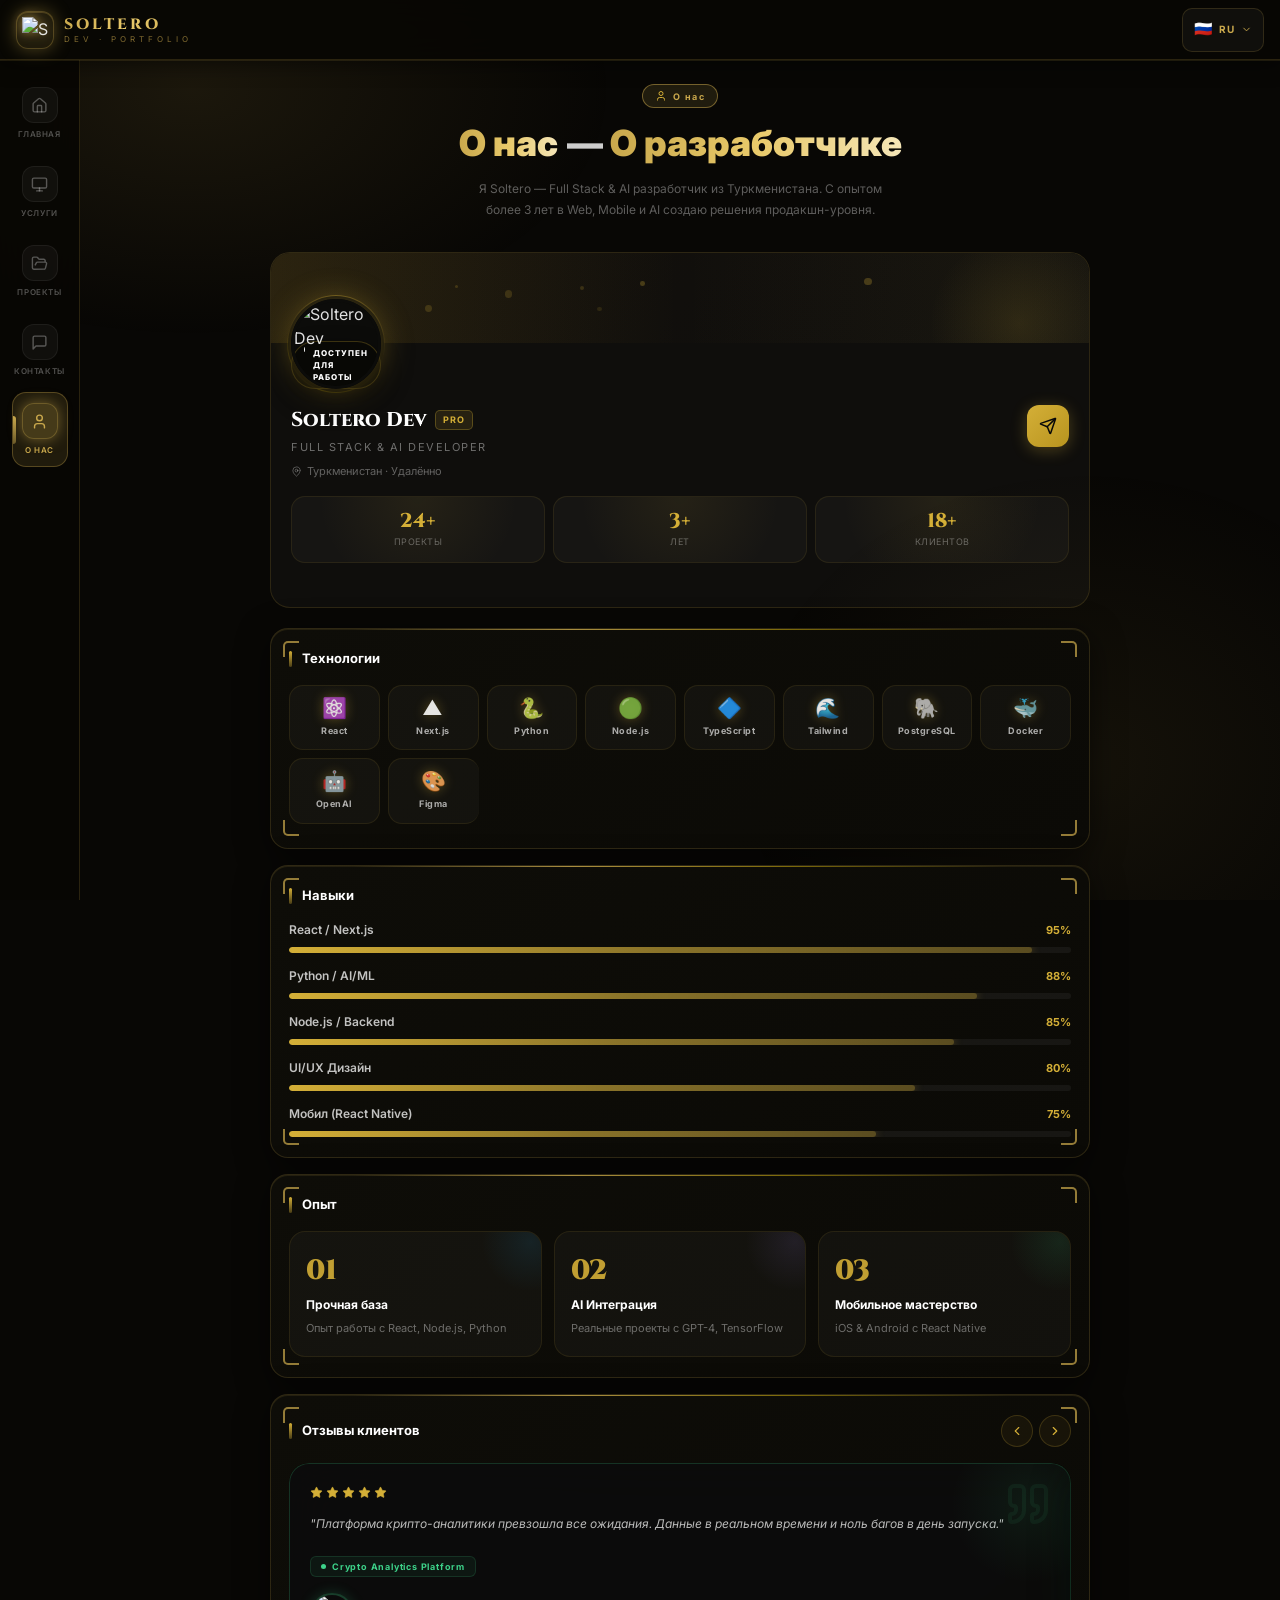
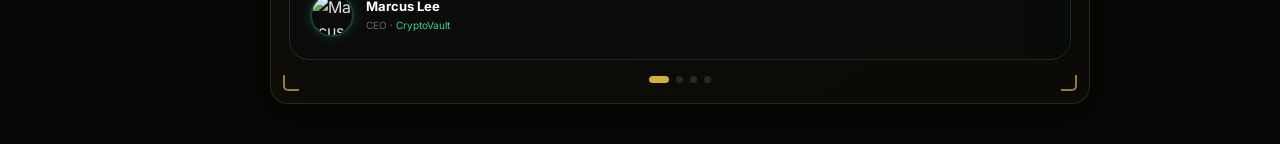
==== about.html @ 795b6766 "Add files via upload" ====
<!DOCTYPE html>
<html lang="ru">
<head>
  <meta charset="utf-8">
  <meta name="viewport" content="width=device-width, initial-scale=1.0">
  <title>Soltero Dev — О нас</title>
  <meta name="description" content="Full Stack & AI Developer из Туркменистана. 3+ лет опыта в Web, Mobile и AI.">
  <meta name="theme-color" content="#080705">
  <meta name="mobile-web-app-capable" content="yes">
  <meta name="apple-mobile-web-app-capable" content="yes">
  <meta name="apple-mobile-web-app-status-bar-style" content="black-translucent">
  <link rel="icon" href="https://i.ibb.co/bjzxBrFX/logo.png" type="image/png">
  <link rel="apple-touch-icon" href="https://i.ibb.co/bjzxBrFX/logo.png">
  <link rel="manifest" href="manifest.json">
  <link rel="preconnect" href="https://fonts.googleapis.com">
  <link rel="preconnect" href="https://fonts.gstatic.com" crossorigin>
  <link href="https://fonts.googleapis.com/css2?family=Cinzel:wght@400;700;800;900&family=Raleway:wght@400;500;600;700;800&display=swap" rel="stylesheet">
  <link rel="stylesheet" href="soltero.css">
  <style>
    /* ── About page — Profile Card ── */
    .profile-card {
      border-radius: 20px; overflow: hidden; margin-bottom: 20px;
      background: rgba(255,255,255,0.03);
      border: 1px solid rgba(212,175,55,0.15);
      animation: fadeUp 0.6s ease both, glowPulse 4s ease-in-out 0.6s infinite;
    }
    @keyframes glowPulse {
      0%,100% { box-shadow: 0 0 20px rgba(212,175,55,0.08); }
      50%      { box-shadow: 0 0 40px rgba(212,175,55,0.22), 0 0 80px rgba(212,175,55,0.06); }
    }
    .profile-cover {
      height: 90px;
      background: linear-gradient(135deg, #14100A, #0e0e0e);
      position: relative; overflow: hidden;
    }
    .profile-cover::before {
      content: ''; position: absolute; inset: 0;
      background: linear-gradient(90deg, rgba(212,175,55,0.12), transparent, rgba(212,175,55,0.06));
    }
    .cover-orb {
      position: absolute; top: -20px; right: -20px;
      width: 180px; height: 180px; border-radius: 50%;
      background: radial-gradient(circle, rgba(212,175,55,0.12) 0%, transparent 70%);
    }
    .cover-particle {
      position: absolute; border-radius: 50%; opacity: 0.4;
      animation: coverFloat linear infinite;
    }
    @keyframes coverFloat {
      0%   { transform: translateY(0)    rotate(0deg);   opacity: 0.4; }
      50%  {                                             opacity: 0.8; }
      100% { transform: translateY(-80px) rotate(360deg); opacity: 0; }
    }
    .profile-body { padding: 0 20px 24px; }
    .avatar-wrap { margin-top: -44px; margin-bottom: 16px; position: relative; display: inline-block; }
    .avatar-ring {
      position: absolute; inset: -4px; border-radius: 50%;
      background: conic-gradient(from 0deg, #D4AF37, transparent 30%, #FFD700 60%, transparent 80%, #D4AF37);
      animation: avatarSpin 4s linear infinite;
    }
    @keyframes avatarSpin { from { transform: rotate(0); } to { transform: rotate(360deg); } }
    .avatar-ring-mask { position: absolute; inset: -3px; border-radius: 50%; background: var(--surface, #0c0c0a); }
    .avatar {
      width: 90px; height: 90px; border-radius: 50%; overflow: hidden;
      border: 3px solid var(--surface, #0c0c0a);
      box-shadow: rgba(212,175,55,0.4) 0 0 30px, rgba(0,0,0,0.6) 0 8px 30px;
      position: relative; z-index: 1;
      animation: avatarBob 3s ease-in-out infinite;
    }
    @keyframes avatarBob { 0%,100%{transform:translateY(0) rotateY(0deg)} 50%{transform:translateY(-4px) rotateY(3deg)} }
    .avatar img { width: 100%; height: 100%; object-fit: cover; object-position: center top; }

    
/* small glowing dot (optional if you add <span class="dot"></span>) */
.available-badge .dot {
  width: 6px;
  height: 6px;
  border-radius: 50%;
  background: #22c55e;
  box-shadow: 0 0 10px rgba(34,197,94,0.6);
}

/* animation */
@keyframes badgePulse {
  0%, 100% {
    transform: scale(1);
    box-shadow: 0 6px 20px rgba(0,0,0,0.45);
  }
  50% {
    transform: scale(1.05);
    box-shadow: 0 8px 28px rgba(212,175,55,0.22);
  }
}
  .available-badge {
  position: absolute;
  bottom: 0px;
  left: 0px;
  right: 0px;
  z-index: 0;

  display: inline-flex;
  align-items: left;
  gap: 8px;

  padding: 5px 12px;

  background: rgba(8, 7, 5, 0.72);
  backdrop-filter: blur(12px);
  -webkit-backdrop-filter: blur(12px);

  border: 1px solid rgba(212, 175, 55, 0.25);
  border-radius: 999px;

  color: #D4AF37;
  font-size: 12px;
  font-weight: 600;
  letter-spacing: 0.3px;

  box-shadow: 0 6px 20px rgba(0,0,0,0.45);

  animation: badgePulse 2.4s ease-in-out infinite;
}

    .badge-dot { width: 5px; height: 5px; border-radius: 50%; background: #fff; animation: dotBlink 1.2s ease-in-out infinite; }
    @keyframes dotBlink { 0%,100%{opacity:1} 50%{opacity:0.3} }
    .badge-text { font-size: 8px; font-weight: 800; color: #fff; letter-spacing: 1px; text-transform: uppercase; }

    .profile-meta { display: flex; align-items: flex-start; justify-content: space-between; margin-bottom: 16px; }
    .name-row { display: flex; align-items: center; gap: 8px; margin-bottom: 4px; }
    .profile-name { font-family: 'Cinzel', serif; font-weight: 800; font-size: 20px; color: #fff; }
    .pro-badge {
      background: rgba(212,175,55,0.12); border: 1px solid rgba(212,175,55,0.3);
      border-radius: 5px; padding: 2px 7px; font-size: 9px; font-weight: 700;
      color: #D4AF37; letter-spacing: 1px;
    }
    .profile-role { font-size: 11px; color: rgba(255,255,255,0.4); letter-spacing: 1.5px; text-transform: uppercase; margin-bottom: 8px; }
    .profile-location { display: flex; align-items: center; gap: 5px; }
    .profile-location svg { width: 11px; height: 11px; stroke: rgba(255,255,255,0.3); fill: none; }
    .profile-location span { font-size: 11px; color: rgba(255,255,255,0.35); }

    .tg-btn {
      width: 42px; height: 42px; border-radius: 12px; flex-shrink: 0;
      background: linear-gradient(135deg, #D4AF37, #b8941f);
      display: flex; align-items: center; justify-content: center;
      box-shadow: rgba(212,175,55,0.3) 0 3px 16px;
      text-decoration: none; transition: 0.2s;
      animation: tgPulse 3s ease-in-out infinite;
    }
    @keyframes tgPulse { 0%,100%{box-shadow:rgba(212,175,55,0.3) 0 3px 16px} 50%{box-shadow:rgba(212,175,55,0.6) 0 3px 28px} }
    .tg-btn:hover { transform: translateY(-2px) scale(1.05); }
    .tg-btn svg { width: 18px; height: 18px; stroke: #080808; fill: none; }

    /* ── Stats ── */
    .stats-grid { display: grid; grid-template-columns: repeat(3,1fr); gap: 8px; margin-bottom: 20px; }
    .stat-card {
      background: rgba(255,255,255,0.03); border: 1px solid rgba(212,175,55,0.1);
      border-radius: 14px; padding: 14px 8px; text-align: center;
      position: relative; overflow: hidden; transition: 0.3s;
      animation: fadeUp 0.6s ease both;
    }
    .stat-card:hover { border-color: rgba(212,175,55,0.25); transform: translateY(-2px); box-shadow: 0 8px 30px rgba(212,175,55,0.1); }
    .stat-card::before {
      content: ''; position: absolute; inset: 0; pointer-events: none;
      background: radial-gradient(circle at 50% 0%, rgba(212,175,55,0.08) 0%, transparent 70%);
    }
    .stat-num { font-family: 'Cinzel', serif; font-weight: 800; font-size: 20px; color: #D4AF37; }
    .stat-label { font-size: 9px; color: rgba(255,255,255,0.35); margin-top: 4px; letter-spacing: 0.5px; text-transform: uppercase; }

    /* ── Tech Stack ── */
    .tech-grid {
      display: grid; grid-template-columns: repeat(auto-fill, minmax(80px,1fr));
      gap: 8px; margin-bottom: 4px;
    }
    .tech-item {
      display: flex; flex-direction: column; align-items: center; gap: 6px;
      padding: 12px 8px; border-radius: 14px;
      background: rgba(255,255,255,0.03); border: 1px solid rgba(212,175,55,0.1);
      transition: 0.3s; cursor: default; position: relative; overflow: hidden;
      animation: fadeUp 0.5s ease both;
    }
    .tech-item:hover {
      border-color: rgba(212,175,55,0.25); transform: translateY(-4px) scale(1.03);
      box-shadow: 0 12px 40px rgba(212,175,55,0.15), 0 0 20px rgba(212,175,55,0.08);
    }
    .tech-item::after {
      content: ''; position: absolute; inset: 0; border-radius: 14px;
      background: radial-gradient(circle at 50% 0%, rgba(212,175,55,0.1) 0%, transparent 70%);
      opacity: 0; transition: 0.3s;
    }
    .tech-item:hover::after { opacity: 1; }
    .tech-icon { font-size: 20px; line-height: 1; filter: drop-shadow(0 0 6px rgba(212,175,55,0.4)); }
    .tech-name { font-size: 9px; font-weight: 700; color: rgba(255,255,255,0.65); letter-spacing: 0.5px; text-align: center; }

    /* ── Skills ── */
    .skills-list { display: flex; flex-direction: column; gap: 14px; }
    .skill-header { display: flex; justify-content: space-between; align-items: center; margin-bottom: 8px; }
    .skill-name { font-size: 12px; font-weight: 600; color: rgba(255,255,255,0.75); }
    .skill-pct { font-size: 11px; font-weight: 700; color: #D4AF37; }
    .skill-track { height: 6px; background: rgba(255,255,255,0.05); border-radius: 3px; overflow: hidden; }
    .skill-bar {
      height: 100%; border-radius: 3px;
      background: linear-gradient(90deg, #D4AF37, rgba(212,175,55,0.6), rgba(212,175,55,0.35));
      box-shadow: rgba(212,175,55,0.4) 0 0 10px;
      transform: scaleX(0); transform-origin: left;
      transition: transform 1.2s cubic-bezier(0.4,0,0.2,1);
    }
    .skill-bar.animated { transform: scaleX(1); }

    /* ── Feedback ── */
    .feedback-header { display: flex; align-items: center; justify-content: space-between; margin-bottom: 16px; }
    .feedback-controls { display: flex; gap: 6px; }
    .ctrl-btn {
      width: 32px; height: 32px; border-radius: 50%;
      border: 1px solid rgba(212,175,55,0.2); background: rgba(212,175,55,0.06);
      display: flex; align-items: center; justify-content: center; cursor: pointer;
      transition: 0.2s; color: inherit;
    }
    .ctrl-btn:hover { border-color: rgba(212,175,55,0.3); background: rgba(212,175,55,0.12); }
    .ctrl-btn svg { width: 14px; height: 14px; stroke: #D4AF37; fill: none; }
    .feedback-slider { position: relative; overflow: hidden; border-radius: 20px; }
    .feedback-track { display: flex; transition: transform 0.5s cubic-bezier(0.4,0,0.2,1); }
    .feedback-card {
      min-width: 100%; border-radius: 20px;
      background: rgba(12,12,12,0.85); backdrop-filter: blur(24px);
      border: 1px solid rgba(61,210,138,0.2); padding: 22px 20px;
      position: relative; overflow: hidden;
      box-shadow: rgba(0,0,0,0.4) 0 8px 40px, rgba(61,210,138,0.06) 0 0 60px;
      transition: border-color 0.3s;
    }
    .feedback-card:hover { border-color: rgba(61,210,138,0.35); }
    .card-orb {
      position: absolute; top: -40px; right: -40px; width: 160px; height: 160px;
      border-radius: 50%; pointer-events: none;
    }
    .quote-icon { position: absolute; top: 16px; right: 18px; opacity: 0.07; }
    .quote-icon svg { width: 48px; height: 48px; stroke: #3DD28A; fill: none; }
    .stars { display: flex; gap: 3px; margin-bottom: 14px; }
    .star { width: 13px; height: 13px; fill: #D4AF37; stroke: #D4AF37; }
    .feedback-text { font-size: 12px; color: rgba(255,255,255,0.72); line-height: 1.85; margin-bottom: 16px; font-style: italic; }
    .project-tag {
      display: inline-flex; align-items: center; gap: 6px;
      background: rgba(61,210,138,0.06); border: 1px solid rgba(61,210,138,0.15);
      border-radius: 6px; padding: 3px 10px; margin-bottom: 16px;
    }
    .project-dot { width: 5px; height: 5px; border-radius: 50%; display: block; }
    .project-name { font-size: 9px; font-weight: 700; letter-spacing: 0.8px; }
    .reviewer { display: flex; align-items: center; gap: 12px; }
    .reviewer-avatar {
      width: 44px; height: 44px; border-radius: 50%; overflow: hidden; flex-shrink: 0;
      border: 2px solid rgba(61,210,138,0.25); box-shadow: rgba(61,210,138,0.2) 0 0 14px;
    }
    .reviewer-avatar img { width: 100%; height: 100%; object-fit: cover; }
    .reviewer-name { font-weight: 700; font-size: 13px; color: #fff; }
    .reviewer-role { font-size: 10px; color: rgba(255,255,255,0.38); margin-top: 2px; }
    .dots { display: flex; justify-content: center; gap: 7px; margin-top: 16px; }
    .dot { height: 7px; border-radius: 4px; border: none; cursor: pointer; transition: 0.3s; background: rgba(255,255,255,0.12); }
    .dot.active { width: 20px; background: #D4AF37; }
    .dot:not(.active) { width: 7px; }

    /* ── Experience cards ── */
    .exp-grid { display: grid; grid-template-columns: repeat(auto-fill, minmax(200px,1fr)); gap: 12px; }
    .exp-card {
      background: rgba(255,255,255,0.03); border: 1px solid rgba(212,175,55,0.1);
      border-radius: 16px; padding: 18px 16px; transition: 0.3s;
      position: relative; overflow: hidden;
    }
    .exp-card:hover { border-color: rgba(212,175,55,0.25); transform: translateY(-3px); box-shadow: 0 10px 30px rgba(212,175,55,0.1); }
    .exp-card-glow { position: absolute; top: -40px; right: -40px; width: 100px; height: 100px; border-radius: 50%; }
    .exp-num { font-family: 'Cinzel', serif; font-weight: 900; font-size: 28px; color: #D4AF37; margin-bottom: 4px; opacity: 0.9; }
    .exp-title { font-size: 12px; font-weight: 700; color: #fff; margin-bottom: 6px; }
    .exp-desc { font-size: 11px; color: rgba(255,255,255,0.38); line-height: 1.6; }

    /* ── CV button ── */
    .cv-btn {
      display: inline-flex; align-items: center; gap: 8px;
      background: linear-gradient(135deg, rgba(212,175,55,0.15), rgba(212,175,55,0.06));
      border: 1px solid rgba(212,175,55,0.3); border-radius: 12px;
      padding: 11px 20px; color: #D4AF37; font-family: 'Raleway', sans-serif;
      font-size: 12px; font-weight: 700; letter-spacing: 0.5px;
      text-decoration: none; cursor: pointer; transition: 0.25s;
    }
    .cv-btn:hover { background: linear-gradient(135deg, rgba(212,175,55,0.22), rgba(212,175,55,0.1)); transform: translateY(-2px); box-shadow: 0 8px 24px rgba(212,175,55,0.2); }
    .cv-btn svg { width: 14px; height: 14px; stroke: #D4AF37; fill: none; }

    @media(max-width:400px) {
      .tech-grid { grid-template-columns: repeat(3,1fr); }
      .profile-name { font-size: 17px; }
    }
  </style>
</head>
<body>

<div class="bg-ambient"></div>

<header class="header">
  <a href="index.html" class="header-logo">
    <div class="header-logo-icon"><img src="https://i.ibb.co/bjzxBrFX/logo.png" alt="S"></div>
    <div class="header-logo-text">
      <div class="header-brand">SOLTERO</div>
      <div class="header-sub">DEV · PORTFOLIO</div>
    </div>
  </a>
  <div class="header-spacer"></div>
  <button class="lang-btn-trigger" onclick="openLangModal()" aria-label="Language">
    <span class="lang-flag" id="headerFlag">🇷🇺</span>
    <span class="lang-code" id="headerCode">RU</span>
    <svg class="lang-chevron" xmlns="http://www.w3.org/2000/svg" viewBox="0 0 24 24" fill="none" stroke-width="2" stroke-linecap="round" stroke-linejoin="round"><path d="m6 9 6 6 6-6"/></svg>
  </button>
</header>

<nav class="sidebar">
  <a href="index.html" class="nav-item">
    <div class="nav-icon"><svg xmlns="http://www.w3.org/2000/svg" viewBox="0 0 24 24" fill="none" stroke-width="2" stroke-linecap="round" stroke-linejoin="round"><path d="M15 21v-8a1 1 0 0 0-1-1h-4a1 1 0 0 0-1 1v8"/><path d="M3 10a2 2 0 0 1 .709-1.528l7-5.999a2 2 0 0 1 2.582 0l7 5.999A2 2 0 0 1 21 10v9a2 2 0 0 1-2 2H5a2 2 0 0 1-2-2z"/></svg></div>
    <span class="nav-label" data-i18n="navHome">Главная</span>
  </a>
  <a href="services.html" class="nav-item">
    <div class="nav-icon"><svg xmlns="http://www.w3.org/2000/svg" viewBox="0 0 24 24" fill="none" stroke-width="2" stroke-linecap="round" stroke-linejoin="round"><rect width="20" height="14" x="2" y="3" rx="2"/><line x1="8" x2="16" y1="21" y2="21"/><line x1="12" x2="12" y1="17" y2="21"/></svg></div>
    <span class="nav-label" data-i18n="navServices">Услуги</span>
  </a>
  <a href="projects.html" class="nav-item">
    <div class="nav-icon"><svg xmlns="http://www.w3.org/2000/svg" viewBox="0 0 24 24" fill="none" stroke-width="2" stroke-linecap="round" stroke-linejoin="round"><path d="m6 14 1.5-2.9A2 2 0 0 1 9.24 10H20a2 2 0 0 1 1.94 2.5l-1.54 6a2 2 0 0 1-1.95 1.5H4a2 2 0 0 1-2-2V5a2 2 0 0 1 2-2h3.9a2 2 0 0 1 1.69.9l.81 1.2a2 2 0 0 0 1.67.9H18a2 2 0 0 1 2 2v2"/></svg></div>
    <span class="nav-label" data-i18n="navProjects">Проекты</span>
  </a>
  <a href="contact.html" class="nav-item">
    <div class="nav-icon"><svg xmlns="http://www.w3.org/2000/svg" viewBox="0 0 24 24" fill="none" stroke-width="2" stroke-linecap="round" stroke-linejoin="round"><path d="M21 15a2 2 0 0 1-2 2H7l-4 4V5a2 2 0 0 1 2-2h14a2 2 0 0 1 2 2z"/></svg></div>
    <span class="nav-label" data-i18n="navContact">Контакты</span>
  </a>
  <a href="about.html" class="nav-item active">
    <div class="nav-icon"><svg xmlns="http://www.w3.org/2000/svg" viewBox="0 0 24 24" fill="none" stroke-width="2" stroke-linecap="round" stroke-linejoin="round"><path d="M19 21v-2a4 4 0 0 0-4-4H9a4 4 0 0 0-4 4v2"/><circle cx="12" cy="7" r="4"/></svg></div>
    <span class="nav-label" data-i18n="navAbout">О нас</span>
  </a>
</nav>

<div class="main-wrap">
  <main class="page-content">
    <div class="page-inner" id="aboutContent">

      <!-- Page header -->
      <div style="text-align:center;margin-bottom:32px">
        <div class="badge" style="margin-bottom:14px;display:inline-flex">
          <svg width="12" height="12" viewBox="0 0 24 24" fill="none" stroke="#D4AF37" stroke-width="2"><path d="M19 21v-2a4 4 0 0 0-4-4H9a4 4 0 0 0-4 4v2"/><circle cx="12" cy="7" r="4"/></svg>
          <span data-i18n="navAbout">О нас</span>
        </div>
        <h1 style="font-family:'Cinzel',serif;font-weight:900;font-size:clamp(22px,5vw,36px);color:#fff;margin:0 0 12px">
          <span data-i18n="aboutTitle" class="gold-shimmer">О нас</span>
          <span style="color:rgba(255,255,255,.8)"> — <span data-i18n="aboutSubtitle" class="gold-shimmer">О разработчике</span></span>
        </h1>
        <p style="font-size:12px;color:rgba(255,255,255,.35);max-width:420px;margin:0 auto;line-height:1.7" data-i18n="aboutBio">
          Я Soltero — Full Stack &amp; AI разработчик из Туркменистана.
        </p>
      </div>

      <!-- Profile Card -->
      <div class="profile-card" id="profileCard">
        <div class="profile-cover" id="profileCover">
          <div class="cover-orb"></div>
        </div>
        <div class="profile-body">
          <div class="avatar-wrap">
            <div class="avatar-ring"></div>
            <div class="avatar-ring-mask"></div>
            <div class="avatar">
              <img src="https://i.ibb.co/bjzxBrFX/logo.png" alt="Soltero Dev">
            </div>
            <div class="available-badge">
              <div class="badge-dot"></div>
              <span class="badge-text" data-i18n="heroAvailable">Доступен</span>
            </div>
          </div>

          <div class="profile-meta">
            <div>
              <div class="name-row">
                <span class="profile-name">Soltero Dev</span>
                <span class="pro-badge">PRO</span>
              </div>
              <div class="profile-role" data-i18n="heroRole">Full Stack &amp; AI Developer</div>
              <div class="profile-location">
                <svg viewBox="0 0 24 24" stroke-width="2" stroke-linecap="round" stroke-linejoin="round">
                  <path d="M20 10c0 4.993-5.539 10.193-7.399 11.799a1 1 0 0 1-1.202 0C9.539 20.193 4 14.993 4 10a8 8 0 0 1 16 0"/>
                  <circle cx="12" cy="10" r="3"/>
                </svg>
                <span data-i18n="heroLocation">Туркменистан · Удалённо</span>
              </div>
            </div>
            <a href="https://t.me/solterodev" target="_blank" rel="noopener" class="tg-btn">
              <svg viewBox="0 0 24 24" stroke-width="2" stroke-linecap="round" stroke-linejoin="round">
                <path d="M14.536 21.686a.5.5 0 0 0 .937-.024l6.5-19a.496.496 0 0 0-.635-.635l-19 6.5a.5.5 0 0 0-.024.937l7.93 3.18a2 2 0 0 1 1.112 1.11z"/>
                <path d="m21.854 2.147-10.94 10.939"/>
              </svg>
            </a>
          </div>

          <!-- Stats -->
          <div class="stats-grid">
            <div class="stat-card">
              <div class="stat-num">24+</div>
              <div class="stat-label" data-i18n="statProjects">Проекты</div>
            </div>
            <div class="stat-card" style="animation-delay:.1s">
              <div class="stat-num">3+</div>
              <div class="stat-label" data-i18n="statYears">Лет</div>
            </div>
            <div class="stat-card" style="animation-delay:.2s">
              <div class="stat-num">18+</div>
              <div class="stat-label" data-i18n="statClients">Клиентов</div>
            </div>
          </div>
        </div>
      </div>

      <!-- Tech Stack -->
      <div class="card" style="margin-bottom:16px;padding:20px 18px;animation:fadeUp .6s ease both .15s">
        <div class="card-glow-line"></div>
        <span class="corner corner-tl"></span><span class="corner corner-tr"></span>
        <span class="corner corner-bl"></span><span class="corner corner-br"></span>
        <div style="font-size:13px;font-weight:700;color:#fff;margin-bottom:16px;display:flex;align-items:center;gap:10px">
          <span style="width:3px;height:16px;background:linear-gradient(#D4AF37,rgba(212,175,55,.3));border-radius:2px;display:block;flex-shrink:0"></span>
          <span data-i18n="techStackTitle">Технологии</span>
        </div>
        <div class="tech-grid" id="techGrid"></div>
      </div>

      <!-- Skill Bars -->
      <div class="card" style="margin-bottom:16px;padding:20px 18px;animation:fadeUp .6s ease both .25s">
        <div class="card-glow-line"></div>
        <span class="corner corner-tl"></span><span class="corner corner-tr"></span>
        <span class="corner corner-bl"></span><span class="corner corner-br"></span>
        <div style="font-size:13px;font-weight:700;color:#fff;margin-bottom:16px;display:flex;align-items:center;gap:10px">
          <span style="width:3px;height:16px;background:linear-gradient(#D4AF37,rgba(212,175,55,.3));border-radius:2px;display:block;flex-shrink:0"></span>
          <span data-i18n="skillsTitle">Навыки</span>
        </div>
        <div class="skills-list" id="skillsList"></div>
      </div>

      <!-- Experience Cards -->
      <div class="card" style="margin-bottom:16px;padding:20px 18px;animation:fadeUp .6s ease both .35s">
        <div class="card-glow-line"></div>
        <span class="corner corner-tl"></span><span class="corner corner-tr"></span>
        <span class="corner corner-bl"></span><span class="corner corner-br"></span>
        <div style="font-size:13px;font-weight:700;color:#fff;margin-bottom:16px;display:flex;align-items:center;gap:10px">
          <span style="width:3px;height:16px;background:linear-gradient(#D4AF37,rgba(212,175,55,.3));border-radius:2px;display:block;flex-shrink:0"></span>
          <span data-i18n="expTitle">Опыт</span>
        </div>
        <div class="exp-grid">
          <div class="exp-card">
            <div class="exp-card-glow" style="background:radial-gradient(circle,rgba(42,171,238,.1) 0%,transparent 70%)"></div>
            <div class="exp-num">01</div>
            <div class="exp-title" data-i18n="expItem1Title">Прочная база</div>
            <div class="exp-desc" data-i18n="expItem1Desc">Опыт работы с React, Node.js, Python</div>
          </div>
          <div class="exp-card">
            <div class="exp-card-glow" style="background:radial-gradient(circle,rgba(167,139,250,.1) 0%,transparent 70%)"></div>
            <div class="exp-num">02</div>
            <div class="exp-title" data-i18n="expItem2Title">AI Интеграция</div>
            <div class="exp-desc" data-i18n="expItem2Desc">Реальные проекты с GPT-4, TensorFlow</div>
          </div>
          <div class="exp-card">
            <div class="exp-card-glow" style="background:radial-gradient(circle,rgba(61,210,138,.1) 0%,transparent 70%)"></div>
            <div class="exp-num">03</div>
            <div class="exp-title" data-i18n="expItem3Title">Мобильное мастерство</div>
            <div class="exp-desc" data-i18n="expItem3Desc">iOS &amp; Android с React Native</div>
          </div>
        </div>
      </div>

      <!-- Client Feedback -->
      <div class="card" style="margin-bottom:16px;padding:20px 18px;animation:fadeUp .6s ease both .45s">
        <div class="card-glow-line"></div>
        <span class="corner corner-tl"></span><span class="corner corner-tr"></span>
        <span class="corner corner-bl"></span><span class="corner corner-br"></span>
        <div class="feedback-header">
          <div style="font-size:13px;font-weight:700;color:#fff;display:flex;align-items:center;gap:10px">
            <span style="width:3px;height:16px;background:linear-gradient(#D4AF37,rgba(212,175,55,.3));border-radius:2px;display:block;flex-shrink:0"></span>
            <span id="feedbackTitle">Отзывы клиентов</span>
          </div>
          <div class="feedback-controls">
            <button class="ctrl-btn" onclick="slideReview(-1)" aria-label="Prev">
              <svg viewBox="0 0 24 24" stroke-width="2" stroke-linecap="round" stroke-linejoin="round"><path d="m15 18-6-6 6-6"/></svg>
            </button>
            <button class="ctrl-btn" onclick="slideReview(1)" aria-label="Next">
              <svg viewBox="0 0 24 24" stroke-width="2" stroke-linecap="round" stroke-linejoin="round"><path d="m9 18 6-6-6-6"/></svg>
            </button>
          </div>
        </div>
        <div class="feedback-slider">
          <div class="feedback-track" id="feedbackTrack"></div>
        </div>
        <div class="dots" id="dots"></div>
      </div>

    </div><!-- /page-inner -->
  </main>
</div>

<nav class="bottom-nav">
  <a href="index.html" class="bnav-item"><div class="bnav-icon"><svg xmlns="http://www.w3.org/2000/svg" viewBox="0 0 24 24" fill="none" stroke-width="2" stroke-linecap="round" stroke-linejoin="round"><path d="M15 21v-8a1 1 0 0 0-1-1h-4a1 1 0 0 0-1 1v8"/><path d="M3 10a2 2 0 0 1 .709-1.528l7-5.999a2 2 0 0 1 2.582 0l7 5.999A2 2 0 0 1 21 10v9a2 2 0 0 1-2 2H5a2 2 0 0 1-2-2z"/></svg></div><span class="bnav-label" data-i18n="navHome">Главная</span></a>
  <a href="services.html" class="bnav-item"><div class="bnav-icon"><svg xmlns="http://www.w3.org/2000/svg" viewBox="0 0 24 24" fill="none" stroke-width="2" stroke-linecap="round" stroke-linejoin="round"><rect width="20" height="14" x="2" y="3" rx="2"/><line x1="8" x2="16" y1="21" y2="21"/><line x1="12" x2="12" y1="17" y2="21"/></svg></div><span class="bnav-label" data-i18n="navServices">Услуги</span></a>
  <a href="projects.html" class="bnav-item"><div class="bnav-icon"><svg xmlns="http://www.w3.org/2000/svg" viewBox="0 0 24 24" fill="none" stroke-width="2" stroke-linecap="round" stroke-linejoin="round"><path d="m6 14 1.5-2.9A2 2 0 0 1 9.24 10H20a2 2 0 0 1 1.94 2.5l-1.54 6a2 2 0 0 1-1.95 1.5H4a2 2 0 0 1-2-2V5a2 2 0 0 1 2-2h3.9a2 2 0 0 1 1.69.9l.81 1.2a2 2 0 0 0 1.67.9H18a2 2 0 0 1 2 2v2"/></svg></div><span class="bnav-label" data-i18n="navProjects">Проекты</span></a>
  <a href="contact.html" class="bnav-item"><div class="bnav-icon"><svg xmlns="http://www.w3.org/2000/svg" viewBox="0 0 24 24" fill="none" stroke-width="2" stroke-linecap="round" stroke-linejoin="round"><path d="M21 15a2 2 0 0 1-2 2H7l-4 4V5a2 2 0 0 1 2-2h14a2 2 0 0 1 2 2z"/></svg></div><span class="bnav-label" data-i18n="navContact">Контакты</span></a>
  <a href="about.html" class="bnav-item active"><div class="bnav-icon"><svg xmlns="http://www.w3.org/2000/svg" viewBox="0 0 24 24" fill="none" stroke-width="2" stroke-linecap="round" stroke-linejoin="round"><path d="M19 21v-2a4 4 0 0 0-4-4H9a4 4 0 0 0-4 4v2"/><circle cx="12" cy="7" r="4"/></svg></div><span class="bnav-label" data-i18n="navAbout">О нас</span></a>
</nav>

<div id="lang-overlay">
  <div class="lang-modal">
    <div class="lang-modal-title" data-i18n="chooseLang">Выберите язык</div>
    <div class="lang-options">
      <div class="lang-option" data-lang="tk" onclick="setLang('tk')"><span class="lang-option-flag">🇹🇲</span><span class="lang-option-name">Türkmençe</span><svg class="lang-option-check" width="16" height="16" viewBox="0 0 24 24" fill="none" stroke="currentColor" stroke-width="2.5"><path d="m20 6-11 11-5-5"/></svg></div>
      <div class="lang-option active" data-lang="ru" onclick="setLang('ru')"><span class="lang-option-flag">🇷🇺</span><span class="lang-option-name">Русский</span><svg class="lang-option-check" width="16" height="16" viewBox="0 0 24 24" fill="none" stroke="currentColor" stroke-width="2.5"><path d="m20 6-11 11-5-5"/></svg></div>
      <div class="lang-option" data-lang="en" onclick="setLang('en')"><span class="lang-option-flag">🇬🇧</span><span class="lang-option-name">English</span><svg class="lang-option-check" width="16" height="16" viewBox="0 0 24 24" fill="none" stroke="currentColor" stroke-width="2.5"><path d="m20 6-11 11-5-5"/></svg></div>
    </div>
  </div>
</div>

<script src="i18n.js"></script>
<script src="projects.js"></script>
<script src="app.js"></script>
<script src="sw.js"></script>
<script>
// ── Tech stack data ─────────────────────────────────────
const TECH_ITEMS = [
  {icon:'⚛️', name:'React'},   {icon:'▲',  name:'Next.js'},
  {icon:'🐍', name:'Python'},  {icon:'🟢', name:'Node.js'},
  {icon:'🔷', name:'TypeScript'},{icon:'🌊', name:'Tailwind'},
  {icon:'🐘', name:'PostgreSQL'},{icon:'🐳', name:'Docker'},
  {icon:'🤖', name:'OpenAI'},  {icon:'🎨', name:'Figma'},
];

const SKILL_DATA = [
  { tk:'React / Next.js',       en:'React / Next.js',       ru:'React / Next.js',       pct:95 },
  { tk:'Python / AI/ML',        en:'Python / AI/ML',        ru:'Python / AI/ML',        pct:88 },
  { tk:'Node.js / Backend',     en:'Node.js / Backend',     ru:'Node.js / Backend',     pct:85 },
  { tk:'UI/UX Dizaýn',          en:'UI/UX Design',          ru:'UI/UX Дизайн',          pct:80 },
  { tk:'Mobil (React Native)',  en:'Mobile (React Native)', ru:'Мобил (React Native)',  pct:75 },
];

const REVIEWS = [
  {
    stars:5,
    text:{
      tk:'"Kripto analitika platformasy ähli garaşmalarymyzy aşdy. Real-time maglumat we sıfyr ýalňyşlyk."',
      en:'"The crypto analytics platform exceeded all our expectations. Real-time data and zero bugs on launch day."',
      ru:'"Платформа крипто-аналитики превзошла все ожидания. Данные в реальном времени и ноль багов в день запуска."'
    },
    project:'Crypto Analytics Platform',
    avatar:'https://images.unsplash.com/photo-1500648767791-00dcc994a43e?w=80&h=80&fit=crop&crop=face',
    name:'Marcus Lee',
    role:{ tk:'Direktory', en:'CEO', ru:'CEO' },
    company:'CryptoVault', color:'#3DD28A'
  },
  {
    stars:5,
    text:{
      tk:'"AI bilen işleýän e-commerce platformasy biziň satuwymyzy 3× artdyrdy. Düşnükli dizaýn we ajaýyp öndürijilik."',
      en:'"The AI-powered e-commerce platform tripled our sales. Clean design and outstanding performance across all devices."',
      ru:'"ИИ-платформа электронной коммерции утроила наши продажи. Чистый дизайн и отличная производительность."'
    },
    project:'AI E-Commerce Platform',
    avatar:'https://images.unsplash.com/photo-1580489944761-15a19d654956?w=80&h=80&fit=crop&crop=face',
    name:'Aisha Rahman',
    role:{ tk:'Esaslandyryjy', en:'Founder', ru:'Основатель' },
    company:'ShopSmart AI', color:'#818cf8'
  },
  {
    stars:5,
    text:{
      tk:'"Müşderi maglumat paneli taslamasyny wagtynda we ýokary hilli ýerine ýetirdi. Geljekde-de hökman işleşeris."',
      en:'"Delivered the client dashboard project on time and with exceptional quality. We will definitely work together again."',
      ru:'"Проект панели управления выполнен в срок с исключительным качеством. Обязательно будем сотрудничать снова."'
    },
    project:'SaaS Dashboard',
    avatar:'https://images.unsplash.com/photo-1507003211169-0a1dd7228f2d?w=80&h=80&fit=crop&crop=face',
    name:'Dmitri Volkov',
    role:{ tk:'CTO', en:'CTO', ru:'CTO' },
    company:'DataFlow', color:'#f59e0b'
  },
  {
    stars:5,
    text:{
      tk:'"Mobile app üçin React Native çözgüdi ajaýyp işleýär. Dizaýn doly professional we ulanyjy üçin örän amatly."',
      en:'"The React Native mobile solution works flawlessly. Fully professional design and very user-friendly experience."',
      ru:'"Решение на React Native работает безупречно. Профессиональный дизайн и удобный пользовательский опыт."'
    },
    project:'Mobile App React Native',
    avatar:'https://images.unsplash.com/photo-1534528741775-53994a69daeb?w=80&h=80&fit=crop&crop=face',
    name:'Sara Müller',
    role:{ tk:'Önüm dolandyryjysy', en:'Product Manager', ru:'Менеджер продукта' },
    company:'AppForge', color:'#3DD28A'
  }
];

let reviewIdx = 0, reviewTimer;

// ── Render tech grid ────────────────────────────────────
function renderTechGrid() {
  const g = document.getElementById('techGrid');
  if (!g) return;
  g.innerHTML = TECH_ITEMS.map((t, i) =>
    `<div class="tech-item" style="animation-delay:${i*0.05}s">
       <div class="tech-icon">${t.icon}</div>
       <div class="tech-name">${t.name}</div>
     </div>`
  ).join('');
  g.querySelectorAll('.tech-item').forEach(c => {
    c.addEventListener('mousemove', e => {
      const r = c.getBoundingClientRect();
      const x = (e.clientX-r.left)/r.width - 0.5;
      const y = (e.clientY-r.top)/r.height - 0.5;
      c.style.transform = `translateY(-4px) scale(1.03) rotateX(${-y*12}deg) rotateY(${x*12}deg)`;
    });
    c.addEventListener('mouseleave', () => { c.style.transform = ''; });
  });
}

// ── Render skill bars ───────────────────────────────────
function renderSkillBars(lang) {
  const el = document.getElementById('skillsList');
  if (!el) return;
  el.innerHTML = SKILL_DATA.map(s =>
    `<div>
       <div class="skill-header">
         <span class="skill-name">${s[lang] || s.en}</span>
         <span class="skill-pct">${s.pct}%</span>
       </div>
       <div class="skill-track">
         <div class="skill-bar" style="width:${s.pct}%"></div>
       </div>
     </div>`
  ).join('');
  setTimeout(() => el.querySelectorAll('.skill-bar').forEach(b => b.classList.add('animated')), 300);
}

// ── Render reviews ──────────────────────────────────────
function renderReviews(lang) {
  const track = document.getElementById('feedbackTrack');
  const dotsEl = document.getElementById('dots');
  const title  = document.getElementById('feedbackTitle');
  if (!track) return;

  const labels = { tk:'Müşderi Pikirleri', en:'Client Feedback', ru:'Отзывы клиентов' };
  if (title) title.textContent = labels[lang] || labels.en;

  track.innerHTML = REVIEWS.map(r => {
    const stars = '<svg class="star" viewBox="0 0 24 24"><path d="M11.525 2.295a.53.53 0 0 1 .95 0l2.31 4.679a2.123 2.123 0 0 0 1.595 1.16l5.166.756a.53.53 0 0 1 .294.904l-3.736 3.638a2.123 2.123 0 0 0-.611 1.878l.882 5.14a.53.53 0 0 1-.771.56l-4.618-2.428a2.122 2.122 0 0 0-1.973 0L6.396 21.01a.53.53 0 0 1-.77-.56l.881-5.139a2.122 2.122 0 0 0-.611-1.879L2.16 9.795a.53.53 0 0 1 .294-.906l5.165-.755a2.122 2.122 0 0 0 1.597-1.16z"/></svg>'.repeat(r.stars);
    return `<div class="feedback-card">
      <div class="card-orb" style="background:radial-gradient(circle,${r.color}14 0%,transparent 70%)"></div>
      <div class="quote-icon"><svg viewBox="0 0 24 24" fill="none" stroke-width="2"><path d="M16 3a2 2 0 0 0-2 2v6a2 2 0 0 0 2 2 1 1 0 0 1 1 1v1a2 2 0 0 1-2 2 1 1 0 0 0-1 1v2a1 1 0 0 0 1 1 6 6 0 0 0 6-6V5a2 2 0 0 0-2-2z"/><path d="M5 3a2 2 0 0 0-2 2v6a2 2 0 0 0 2 2 1 1 0 0 1 1 1v1a2 2 0 0 1-2 2 1 1 0 0 0-1 1v2a1 1 0 0 0 1 1 6 6 0 0 0 6-6V5a2 2 0 0 0-2-2z"/></svg></div>
      <div class="stars">${stars}</div>
      <p class="feedback-text">${r.text[lang] || r.text.en}</p>
      <div class="project-tag">
        <span class="project-dot" style="background:${r.color}"></span>
        <span class="project-name" style="color:${r.color}">${r.project}</span>
      </div>
      <div class="reviewer">
        <div class="reviewer-avatar" style="border-color:${r.color}40;box-shadow:${r.color}33 0 0 14px">
          <img src="${r.avatar}" alt="${r.name}" loading="lazy">
        </div>
        <div>
          <div class="reviewer-name">${r.name}</div>
          <div class="reviewer-role">${r.role[lang] || r.role.en} · <span style="color:${r.color}">${r.company}</span></div>
        </div>
      </div>
    </div>`;
  }).join('');

  dotsEl.innerHTML = REVIEWS.map((_,i) =>
    `<button class="dot${i===reviewIdx?' active':''}" onclick="goToReview(${i})"></button>`
  ).join('');
  goToReview(reviewIdx, false);
}

function goToReview(idx, animate=true) {
  reviewIdx = idx;
  const track = document.getElementById('feedbackTrack');
  if (!animate) track.style.transition = 'none';
  track.style.transform = `translateX(-${idx*100}%)`;
  if (!animate) setTimeout(() => track.style.transition = '', 50);
  document.querySelectorAll('.dot').forEach((d,i) => d.classList.toggle('active', i===idx));
  clearInterval(reviewTimer);
  reviewTimer = setInterval(() => goToReview((reviewIdx+1) % REVIEWS.length), 4200);
}

function slideReview(dir) {
  goToReview((reviewIdx + dir + REVIEWS.length) % REVIEWS.length);
}

// ── Cover particles ─────────────────────────────────────
function spawnParticles() {
  const cover = document.getElementById('profileCover');
  if (!cover) return;
  for (let i = 0; i < 8; i++) {
    const p = document.createElement('div');
    p.className = 'cover-particle';
    const s = 3 + Math.random() * 5;
    p.style.cssText = `width:${s}px;height:${s}px;background:rgba(212,175,55,${0.3+Math.random()*0.5});left:${Math.random()*100}%;top:${20+Math.random()*60}%;animation-duration:${3+Math.random()*4}s;animation-delay:${Math.random()*4}s`;
    cover.appendChild(p);
  }
}

// ── 3D tilt on profile card ─────────────────────────────
function initTilt() {
  const card = document.getElementById('profileCard');
  if (!card) return;
  card.addEventListener('mousemove', e => {
    const r = card.getBoundingClientRect();
    const x = (e.clientX-r.left)/r.width - 0.5;
    const y = (e.clientY-r.top)/r.height - 0.5;
    card.style.transform = `perspective(800px) rotateX(${-y*4}deg) rotateY(${x*4}deg) scale(1.01)`;
  });
  card.addEventListener('mouseleave', () => { card.style.transform = ''; });
}

// ── Skill bar scroll animation ──────────────────────────
function initSkillObserver() {
  const el = document.getElementById('skillsList');
  if (!el) return;
  new IntersectionObserver(entries => {
    entries.forEach(e => {
      if (e.isIntersecting)
        e.target.querySelectorAll('.skill-bar').forEach(b => b.classList.add('animated'));
    });
  }, { threshold: 0.3 }).observe(el);
}

// ── About-page boot ─────────────────────────────────────
// app.js owns DOMContentLoaded and calls renderAbout() via
// PAGE === "about". We only register the page-specific helpers
// that app.js's renderAbout() delegates to. No override needed.

// Expose helpers so app.js renderAbout() can call them
window.aboutPage = {
  renderTechGrid,
  renderSkillBars,
  renderReviews,
  spawnParticles,
  initTilt,
  initSkillObserver,
};

// One-time visual setup (particles, tilt, observer) that is
// independent of language — run after DOM is ready.
document.addEventListener('DOMContentLoaded', () => {
  renderTechGrid();
  spawnParticles();
  initTilt();
  initSkillObserver();
  // Skill bars + reviews are driven by app.js → renderAbout()
  // which fires right after this via its own DOMContentLoaded.
  // But as a safe fallback in case ordering varies:
  const lang = localStorage.getItem('sdev_lang') || 'ru';
  renderSkillBars(lang);
  renderReviews(lang);
});
</script>

</body>
</html>
---- soltero.css ----
/* ═══════════════════════════════════════════════════════════
   soltero.css — Soltero Dev | Shared Design System
   v3.0 — Bootstrap 5 integration + Deep Luxury Gold palette
   ═══════════════════════════════════════════════════════════ */
@import url('https://fonts.googleapis.com/css2?family=Inter:wght@100..900&display=swap');
@import url('https://cdn.jsdelivr.net/npm/bootstrap@5.3.3/dist/css/bootstrap.min.css');

/* ── Bootstrap 5 CDN ──────────────────────────────────────── */
@import url('https://cdn.jsdelivr.net/npm/bootstrap@5.3.3/dist/css/bootstrap.min.css');

/* ── Variables ────────────────────────────────────────────── */
:root {
  /* ── DEEP LUXURY GOLD PALETTE (v3) ── */
  --gold:        #C9A84C;          /* primary — rich antique gold   */
  --gold-light:  #E8C96A;          /* hover / highlight             */
  --gold-dim:    #9E7A28;          /* muted / disabled state        */
  --gold-pale:   #F5E6B8;          /* pale shimmer accent           */
  --gold-rich:   #B8860B;          /* darkgoldenrod — deep press    */
  --gold-glow:   rgba(201,168,76,0.35);  /* glow base               */

  /* Bootstrap CSS variable overrides — make BS components match theme */
  --bs-primary:           #C9A84C;
  --bs-primary-rgb:       201, 168, 76;
  --bs-secondary-rgb:     30, 27, 18;
  --bs-body-bg:           #080705;
  --bs-body-color:        rgba(255,255,255,0.88);
  --bs-border-color:      rgba(201,168,76,0.2);
  --bs-border-radius:     12px;
  --bs-border-radius-lg:  18px;
  --bs-border-radius-xl:  24px;
  --bs-link-color:        #C9A84C;
  --bs-link-hover-color:  #E8C96A;
  --bs-font-sans-serif:   'Inter', system-ui, sans-serif;

  --bg:          #080705;
  --bg2:         #0d0c08;
  --bg3:         #111009;
  --border:      rgba(201,168,76,0.18);
  --border-mid:  rgba(201,168,76,0.30);
  --border-hi:   rgba(201,168,76,0.50);
  --text:        rgba(255,255,255,0.88);
  --text-dim:    rgba(255,255,255,0.45);
  --text-faint:  rgba(255,255,255,0.22);
  --nav-h:       60px;
  --sidebar-w:   80px;

  /* ── SPACING SYSTEM (8px grid) ── */
  --sp-1: 8px;
  --sp-2: 16px;
  --sp-3: 24px;
  --sp-4: 32px;
  --sp-5: 40px;
  --sp-6: 48px;

  --radius:      18px;
  --radius-sm:   12px;
  --radius-xs:   8px;
  --shadow:      0 8px 32px rgba(0,0,0,.55), 0 1px 0 rgba(201,168,76,.12) inset;
  --glow-gold:   0 0 28px rgba(201,168,76,.35), 0 0 60px rgba(201,168,76,.12);
  --transition:  0.3s cubic-bezier(.34,1.56,.64,1);

  /* ── TYPOGRAPHY SYSTEM ── */
  /* Display: Cinzel (headings, brand) */
  /* Body: Inter (body text, UI labels) */
  --font-display: 'Cinzel', serif;
  --font-body:    'Inter', sans-serif;
  --font-legacy:  'Raleway', sans-serif; /* kept for backward compat */

  /* category colors */
  --c-web:    #2aabee; --c-web-bg:  rgba(42,171,238,.1);
  --c-ai:     #a78bfa; --c-ai-bg:   rgba(167,139,250,.1);
  --c-mob:    #3DD28A; --c-mob-bg:  rgba(61,210,138,.1);
  --c-auto:   #fbbf24; --c-auto-bg: rgba(251,191,36,.1);
}

/* ── Reset & Base ─────────────────────────────────────────── */
*, *::before, *::after { box-sizing: border-box; margin: 0; padding: 0; }

/* ── Remove default browser tap highlight (blue flash) ────── */
* { -webkit-tap-highlight-color: transparent; tap-highlight-color: transparent; }
html { scroll-behavior: smooth; }
body {
  font-family: "Inter", sans-serif;
  background: var(--bg);
  color: var(--text);
  /* Inter as primary body font — clean, highly legible on mobile */
  font-family: var(--font-body), 'Raleway', sans-serif;
  overflow-x: hidden;
  min-height: 100vh;
  -webkit-font-smoothing: antialiased;
  -moz-osx-font-smoothing: grayscale;
}
a { text-decoration: none; color: inherit; }
img { display: block; }
button { font-family: inherit; cursor: pointer; border: none; background: none; }

/* Typography hierarchy */
h1, h2, h3, .heading { font-family: var(--font-display); }
p, label, span, .body-text { font-family: var(--font-body); }

/* ── Background ambient ───────────────────────────────────── */
.bg-ambient {
  position: fixed; inset: 0; pointer-events: none; z-index: 0;
  background:
    radial-gradient(ellipse 60% 50% at 15% 10%, rgba(201,168,76,.10) 0%, transparent 55%),
    radial-gradient(ellipse 50% 60% at 85% 85%, rgba(201,168,76,.07) 0%, transparent 55%);
}

/* ── Header ───────────────────────────────────────────────── */
.header {
  position: fixed; top: 0; left: 0; right: 0;
  height: var(--nav-h);
  background: rgba(8,7,4,.92);
  backdrop-filter: blur(24px);
  border-bottom: 1px solid var(--border);
  display: flex; align-items: center;
  padding: 0 var(--sp-2); gap: var(--sp-1);
  z-index: 100;
  box-shadow: 0 1px 0 rgba(201,168,76,.13), 0 4px 20px rgba(0,0,0,.5);
}
.header-logo {
  display: flex; align-items: center; gap: 10px; flex-shrink: 0;
}
.header-logo-icon {
  position: relative; width: 38px; height: 38px;
  border-radius: var(--radius-sm);
  background: rgba(201,168,76,.13);
  border: 1px solid var(--border-mid);
  display: flex; align-items: center; justify-content: center;
  backdrop-filter: blur(10px);
  box-shadow: 0 0 18px rgba(201,168,76,.38), 0 1px 0 rgba(201,168,76,.25) inset;
}
.header-logo-icon img {
  width: 26px; height: 26px; object-fit: contain;
  filter: drop-shadow(0 0 6px rgba(201,168,76,.80));
}
.header-logo-text { line-height: 1; }
.header-brand {
  font-family: var(--font-display); font-weight: 800; font-size: 15px;
  background: linear-gradient(135deg,#C9A84C,#E8C96A,#C9A84C);
  -webkit-background-clip: text; -webkit-text-fill-color: transparent;
  letter-spacing: 3px;
}
.header-sub {
  font-size: 8px; color: rgba(201,168,76,.62); font-family: var(--font-body);
  letter-spacing: 4px; text-transform: uppercase; margin-top: 3px;
}
.header-spacer { flex: 1; }

/* lang button */
.lang-btn-trigger {
  display: flex; align-items: center; gap: 6px;
  background: rgba(255,255,255,.04);
  border: 1px solid var(--border);
  border-radius: 10px; padding: 7px 11px;
  transition: .2s;
  /* min tap target */
  min-height: 44px;
}
.lang-btn-trigger:hover { border-color: var(--border-mid); }
.lang-btn-trigger:active {
  transform: scale(0.94);
  background: rgba(201,168,76,.10);
  transition: transform 0.08s ease;
}
.lang-flag { font-size: 15px; }
.lang-code {
  font-size: 10px; font-weight: 700; color: var(--gold);
  font-family: var(--font-body);
  letter-spacing: 1px;
}
.lang-chevron {
  width: 11px; height: 11px;
  stroke: var(--gold); transition: transform .2s;
}

/* ── Sidebar ──────────────────────────────────────────────── */
.sidebar {
  width: var(--sidebar-w);
  position: fixed; left: 0; top: var(--nav-h); bottom: 0;
  background: rgba(8,7,4,.9);
  backdrop-filter: blur(20px);
  border-right: 1px solid rgba(201,168,76,.18);
  display: flex; flex-direction: column;
  align-items: center; padding: var(--sp-2) 0; gap: 4px;
  z-index: 90;
}
@media (max-width: 639px) { .sidebar { display: none; } }

.nav-item {
  width: 56px; border-radius: 14px;
  display: flex; flex-direction: column;
  align-items: center; justify-content: center;
  gap: 5px; padding: 10px 0;
  border: 1px solid transparent;
  transition: var(--transition);
  position: relative;
}
.nav-item:hover { background: rgba(212,175,55,.05); border-color: var(--border); }
.nav-item:active {
  transform: scale(0.92);
  transition: transform 0.08s ease;
}
.nav-item.active {
  background: rgba(201,168,76,.13);
  border-color: rgba(201,168,76,.32);
}
.nav-item.active::before {
  content: '';
  position: absolute; left: 0; top: 50%; transform: translateY(-50%);
  width: 3px; height: 28px;
  background: linear-gradient(var(--gold), rgba(201,168,76,.45));
  border-radius: 0 4px 4px 0;
}
.nav-icon {
  width: 36px; height: 36px; border-radius: 12px;
  display: flex; align-items: center; justify-content: center;
  background: rgba(255,255,255,.04);
  border: 1px solid rgba(255,255,255,.06);
  transition: .2s;
}
.nav-item.active .nav-icon {
  background: rgba(201,168,76,.22);
  border-color: var(--border-mid);
  box-shadow: 0 0 14px rgba(201,168,76,.50);
}
.nav-icon svg { width: 17px; height: 17px; stroke: rgba(255,255,255,.3); transition: .2s; }
.nav-item.active .nav-icon svg { stroke: var(--gold); }
.nav-label {
  font-size: 8px; letter-spacing: .6px; font-weight: 600;
  font-family: var(--font-body);
  color: rgba(255,255,255,.3); text-transform: uppercase; transition: .2s;
}
.nav-item.active .nav-label { color: var(--gold); }

/* ── Bottom Nav (mobile) ──────────────────────────────────── */
.bottom-nav {
  position: fixed; bottom: 0; left: 0; right: 0;
  background: rgba(8,7,4,.95);
  border-top: 1px solid var(--border);
  z-index: 90;
  /* FIX: safe-area-inset-bottom — iOS home bar */
  padding: 8px 0 max(12px, env(safe-area-inset-bottom));
  backdrop-filter: blur(24px);
  box-shadow: 0 -4px 20px rgba(0,0,0,.5), 0 -1px 0 rgba(201,168,76,.13);
  display: flex; justify-content: space-around; align-items: center;
}
@media (min-width: 640px) { .bottom-nav { display: none; } }

.bnav-item {
  display: flex; flex-direction: column;
  align-items: center; gap: 4px;
  padding: 4px 8px;
  /* FIX: minimum tap target 44x44px (iOS HIG) */
  min-width: 56px;
  min-height: 44px;
  justify-content: center;
  position: relative;
  transition: transform 0.12s cubic-bezier(.34,1.56,.64,1);
}
.bnav-item:active {
  transform: scale(0.88);
  transition: transform 0.07s ease;
}
.bnav-item.active::before {
  content: '';
  position: absolute; top: -8px; left: 50%; transform: translateX(-50%);
  width: 32px; height: 2px;
  background: linear-gradient(90deg, transparent, var(--gold), transparent);
  border-radius: 1px;
}
.bnav-icon {
  width: 40px; height: 40px; border-radius: 13px;
  display: flex; align-items: center; justify-content: center;
  background: rgba(255,255,255,.04);
  border: 1px solid rgba(255,255,255,.06);
  transition: .25s;
}
.bnav-item.active .bnav-icon {
  background: linear-gradient(135deg, rgba(201,168,76,.27), rgba(212,175,55,.063));
  border-color: rgba(201,168,76,.45);
  box-shadow: 0 4px 18px rgba(201,168,76,.50), 0 1px 0 rgba(201,168,76,.22) inset;
}
.bnav-icon svg { width: 19px; height: 19px; stroke: rgba(255,255,255,.35); stroke-width: 1.5; transition: .25s; }
.bnav-item.active .bnav-icon svg { stroke: var(--gold); stroke-width: 2; }
.bnav-label {
  font-size: 8px; font-weight: 500; letter-spacing: .3px;
  font-family: var(--font-body);
  color: rgba(255,255,255,.28); text-transform: none; transition: .25s;
  white-space: nowrap; overflow: hidden; text-overflow: ellipsis; max-width: 60px;
}
.bnav-item.active .bnav-label { color: var(--gold); font-weight: 700; }

/* ── Main layout ──────────────────────────────────────────── */
.main-wrap {
  display: flex; padding-top: var(--nav-h);
  position: relative; z-index: 1;
}
.page-content {
  flex: 1;
  margin-left: 0;
  /* FIX: pb accounts for bottom nav + safe area */
  padding: var(--sp-3) var(--sp-2) calc(80px + env(safe-area-inset-bottom) + 16px);
  max-width: 100%; box-sizing: border-box;
}
@media (min-width: 640px) {
  .page-content { margin-left: var(--sidebar-w); padding: var(--sp-3) var(--sp-3) var(--sp-3); }
}
.page-inner { max-width: 820px; margin: 0 auto; }

/* ── Gold shimmer text ─────────────────────────────────────── */
.gold-shimmer {
  background: linear-gradient(90deg, #C9A84C 0%, #E8C96A 25%, #F5E6B8 50%, #C9A84C 75%, #7A5510 100%);
  background-size: 200% auto;
  -webkit-background-clip: text; -webkit-text-fill-color: transparent;
  background-clip: text;
  animation: shimmer 3s linear infinite;
}
@keyframes shimmer { from { background-position: 0% center; } to { background-position: 200% center; } }

/* ── Card base ─────────────────────────────────────────────── */
.card {
  position: relative;
  background: linear-gradient(145deg, #0e0d08, #0b0a06, #080705);
  border: 1px solid var(--border);
  border-radius: 20px;
  box-shadow: var(--shadow);
  overflow: hidden;
  transition: var(--transition);
}
.card:hover { transform: translateY(-4px); box-shadow: 0 16px 48px rgba(0,0,0,.6), 0 0 24px rgba(201,168,76,.20); }
.card:active {
  transform: translateY(-1px) scale(0.985);
  transition: transform 0.09s ease;
}

.card-glow-line {
  position: absolute; top: 0; left: 10%; right: 10%; height: 1px;
  background: linear-gradient(90deg, transparent, rgba(201,168,76,.80), rgba(255,215,0,.4), transparent);
  pointer-events: none;
}
.corner { position: absolute; width: 16px; height: 16px; pointer-events: none; }
.corner-tl { top: 12px; left: 12px; border-top: 2px solid rgba(201,168,76,.72); border-left: 2px solid rgba(201,168,76,.72); border-radius: 5px 0 0 0; }
.corner-tr { top: 12px; right: 12px; border-top: 2px solid rgba(201,168,76,.72); border-right: 2px solid rgba(201,168,76,.72); border-radius: 0 5px 0 0; }
.corner-bl { bottom: 12px; left: 12px; border-bottom: 2px solid rgba(201,168,76,.72); border-left: 2px solid rgba(201,168,76,.72); border-radius: 0 0 0 5px; }
.corner-br { bottom: 12px; right: 12px; border-bottom: 2px solid rgba(201,168,76,.72); border-right: 2px solid rgba(201,168,76,.72); border-radius: 0 0 5px 0; }

/* ── Section divider ──────────────────────────────────────── */
.section-divider {
  display: flex; align-items: center; gap: var(--sp-1);
  margin: var(--sp-5) 0 var(--sp-4);
}
.divider-line { flex: 1; height: 1px; background: linear-gradient(90deg, transparent, var(--border-hi)); }
.divider-line.right { background: linear-gradient(90deg, var(--border-hi), transparent); }
.divider-icon {
  display: flex; align-items: center; gap: 6px;
}
.divider-diamond {
  width: 4px; height: 4px; background: var(--gold);
  transform: rotate(45deg); box-shadow: 0 0 8px var(--gold);
}

/* ── Badge pill ───────────────────────────────────────────── */
.badge {
  display: inline-flex; align-items: center; gap: 6px;
  background: rgba(201,168,76,.13);
  border: 1px solid rgba(201,168,76,.50);
  border-radius: 20px; padding: 5px 12px;
  font-size: 9px; font-weight: 700; color: var(--gold);
  letter-spacing: 1.5px; text-transform: none;
  font-family: var(--font-display);
}

/* ── Availability badge: pulsing dot animation ─────────────── */
.badge-dot {
  width: 6px; height: 6px; border-radius: 50%;
  background: #3DD28A;
  box-shadow: 0 0 0 0 rgba(61,210,138,.7);
  animation: pulse-available 2s ease-in-out infinite;
}
@keyframes pulse-available {
  0%   { box-shadow: 0 0 0 0 rgba(61,210,138,.7); background: #3DD28A; }
  50%  { box-shadow: 0 0 0 5px rgba(61,210,138,.0); background: #4EE89A; }
  100% { box-shadow: 0 0 0 0 rgba(61,210,138,.0); background: #3DD28A; }
}

/* ── Buttons ──────────────────────────────────────────────── */
/* FIX: Primary CTA — solid gold fill, dark text = maximum contrast */
.btn-primary {
  display: inline-flex; align-items: center; gap: 8px;
  background: linear-gradient(135deg, #C9A84C, #A8841A, #B8941F);
  border-radius: 40px; padding: 14px 28px;
  font-weight: 800; font-size: 12px; color: #080808;
  letter-spacing: .5px; text-transform: none;
  font-family: var(--font-display);
  box-shadow: 0 6px 28px rgba(201,168,76,.68), 0 1px 0 rgba(255,255,255,.2) inset;
  border: 1px solid rgba(201,168,76,.80);
  transition: .2s; cursor: pointer;
  /* min tap target */
  min-height: 48px;
}
.btn-primary:hover {
  transform: translateY(-2px);
  box-shadow: 0 10px 36px rgba(201,168,76,.80);
  background: linear-gradient(135deg, #D4A83A, #C9A84C, #A8841A);
}
.btn-primary:active { transform: translateY(0); }

/* FIX: secondary btn press */
.btn-secondary:active {
  transform: scale(.95);
  background: rgba(212,175,55,.18);
  transition: transform 0.08s ease, background 0.08s ease;
}

/* FIX: Secondary CTA — visible outline with hover fill */
.btn-secondary {
  display: inline-flex; align-items: center; gap: 8px;
  border: 1.5px solid rgba(201,168,76,.68);
  border-radius: 40px; padding: 13px 24px;
  font-weight: 700; font-size: 12px; color: var(--gold);
  letter-spacing: .5px; text-transform: none;
  font-family: var(--font-display);
  background: rgba(201,168,76,.10);
  transition: .2s; cursor: pointer;
  min-height: 48px;
}
.btn-secondary:hover {
  border-color: var(--gold);
  background: rgba(212,175,55,.14);
  color: #E8C96A;
  box-shadow: 0 0 16px rgba(201,168,76,.38);
}
.btn-secondary:active { transform: scale(.98); }

/* ── Stats row ────────────────────────────────────────────── */
.stats-row {
  display: grid; grid-template-columns: repeat(4, 1fr);
  gap: var(--sp-1); margin-bottom: var(--sp-4);
}
.stat-cell {
  background: rgba(10,10,10,.7);
  backdrop-filter: blur(12px);
  border: 1px solid rgba(201,168,76,.18);
  border-radius: var(--radius-sm); padding: var(--sp-2) var(--sp-1);
  text-align: center;
}
.stat-num {
  font-family: var(--font-display); font-weight: 900;
  font-size: 20px; color: var(--gold); line-height: 1;
}
.stat-lbl {
  font-size: 10px; color: var(--text-faint); margin-top: 6px;
  letter-spacing: .5px; text-transform: uppercase;
  font-family: var(--font-body);
}

/* ── Float 3D animation ───────────────────────────────────── */
.float-3d {
  animation: float3d 4s ease-in-out infinite;
}
@keyframes float3d {
  0%, 100% { transform: translateY(0px) perspective(800px) rotateY(-3deg); }
  50% { transform: translateY(-12px) perspective(800px) rotateY(3deg); }
}
@keyframes rotateGlow {
  from { transform: rotate(0deg); }
  to { transform: rotate(360deg); }
}
@keyframes splashFloat {
  0%, 100% { transform: translateY(0px); }
  50% { transform: translateY(-10px); }
}
@keyframes splashSpin {
  from { transform: rotate(0deg); }
  to { transform: rotate(360deg); }
}
@keyframes splashBlink {
  0%, 100% { opacity: 1; } 50% { opacity: .2; }
}
@keyframes splashProgress {
  0% { width: 0%; } 60% { width: 75%; } 100% { width: 100%; }
}
@keyframes splashDotPulse {
  0%, 100% { background: rgba(201,168,76,.42); transform: scale(.8); }
  50% { background: #C9A84C; transform: scale(1.3); box-shadow: 0 0 8px rgba(212,175,55,.8); }
}
@keyframes cardReveal {
  from { opacity: 0; transform: translateY(24px); }
  to   { opacity: 1; transform: translateY(0); }
}
.reveal { animation: cardReveal .5s ease both; }

/* ── Scroll progress bar ──────────────────────────────────── */
#scroll-progress {
  position: fixed; top: var(--nav-h); left: 0; right: 0;
  height: 2px; z-index: 99; pointer-events: none;
  background: transparent;
}
#scroll-progress-bar {
  height: 100%; width: 0%;
  background: linear-gradient(90deg, var(--gold-dim), var(--gold), var(--gold-light));
  box-shadow: 0 0 8px rgba(201,168,76,.80);
  transition: width .1s linear;
}

/* ── PWA Splash ───────────────────────────────────────────── */
#pwa-splash {
  position: fixed; inset: 0; z-index: 9999;
  background: var(--bg);
  display: flex; flex-direction: column;
  align-items: center; justify-content: center;
  font-family: var(--font-display);
  overflow: hidden;
  transition: opacity .6s ease, visibility .6s ease;
}
#pwa-splash.hidden { opacity: 0; visibility: hidden; pointer-events: none; }
.splash-bg {
  position: absolute; inset: 0;
  background:
    radial-gradient(ellipse 60% 50% at 50% 30%, rgba(201,168,76,.13) 0%, transparent 60%),
    radial-gradient(ellipse 40% 40% at 80% 80%, rgba(201,168,76,.07) 0%, transparent 55%);
  pointer-events: none;
}
.splash-grid {
  position: absolute; inset: 0;
  background-image:
    linear-gradient(rgba(201,168,76,.07) 1px, transparent 1px),
    linear-gradient(90deg, rgba(201,168,76,.07) 1px, transparent 1px);
  background-size: 40px 40px;
  pointer-events: none;
}
.splash-logo-wrap {
  position: relative; margin-bottom: var(--sp-5);
  animation: splashFloat 3s ease-in-out infinite;
}
.splash-ring {
  position: absolute; inset: -12px; border-radius: 36px;
  background: conic-gradient(from 0deg, #C9A84C, transparent 30%, #E8C96A 50%, transparent 80%, #C9A84C);
  opacity: .5; animation: splashSpin 3s linear infinite;
}
.splash-ring-mask {
  position: absolute; inset: -11px; border-radius: 35px;
  background: var(--bg);
}
.splash-logo {
  width: 100px; height: 100px; border-radius: 24px; overflow: hidden;
  border: 2px solid rgba(201,168,76,.72);
  box-shadow: 0 0 60px rgba(201,168,76,.42), 0 20px 60px rgba(0,0,0,.6);
  position: relative; z-index: 1;
}
.splash-logo img { width: 100%; height: 100%; object-fit: cover; }
.splash-badge {
  position: absolute; bottom: -14px; right: -14px;
  background: linear-gradient(135deg, #C9A84C, #9E7A28);
  border-radius: 10px; padding: 5px 10px; z-index: 2;
  box-shadow: 0 4px 16px rgba(201,168,76,.62);
  display: flex; align-items: center; gap: 4px;
}
.splash-badge-dot {
  width: 6px; height: 6px; border-radius: 50%; background: #080705;
  animation: splashBlink 1.2s ease-in-out infinite;
}
.splash-badge-text {
  font-size: 9px; font-weight: 800; color: #080705;
  letter-spacing: 1.5px; text-transform: uppercase;
}
.splash-title {
  font-size: 36px; font-weight: 900; letter-spacing: 6px;
  text-transform: uppercase;
  background: linear-gradient(90deg,#C9A84C 0%,#E8C96A 25%,#F5E6B8 50%,#C9A84C 75%,#7A5510 100%);
  background-size: 200% auto;
  -webkit-background-clip: text; -webkit-text-fill-color: transparent;
  animation: shimmer 3s linear infinite;
  margin-bottom: 6px; line-height: 1;
}
.splash-subtitle {
  font-size: 10px; font-weight: 500; color: rgba(255,255,255,.3);
  letter-spacing: 5px; text-transform: uppercase;
  font-family: var(--font-body); margin-bottom: var(--sp-6);
}
.splash-loader { display: flex; flex-direction: column; align-items: center; gap: 14px; }
.splash-progress-track {
  width: 180px; height: 2px; background: rgba(201,168,76,.20);
  border-radius: 2px; overflow: hidden;
}
.splash-progress-bar {
  height: 100%;
  background: linear-gradient(90deg, #C9A84C, #E8C96A);
  border-radius: 2px; box-shadow: 0 0 10px rgba(201,168,76,.80);
  animation: splashProgress 1.8s cubic-bezier(.4,0,.2,1) forwards;
}
.splash-dots { display: flex; gap: 6px; }
.splash-dot {
  width: 5px; height: 5px; border-radius: 50%;
  background: rgba(201,168,76,.62);
  animation: splashDotPulse 1.2s ease-in-out infinite;
}
.splash-dot:nth-child(2) { animation-delay: .2s; }
.splash-dot:nth-child(3) { animation-delay: .4s; }
.splash-corner {
  position: absolute; width: 40px; height: 40px;
}
.splash-corner-tl { top: 24px; left: 24px; border-top: 2px solid rgba(201,168,76,.55); border-left: 2px solid rgba(201,168,76,.55); border-radius: 8px 0 0 0; }
.splash-corner-tr { top: 24px; right: 24px; border-top: 2px solid rgba(201,168,76,.55); border-right: 2px solid rgba(201,168,76,.55); border-radius: 0 8px 0 0; }
.splash-corner-bl { bottom: 24px; left: 24px; border-bottom: 2px solid rgba(201,168,76,.55); border-left: 2px solid rgba(201,168,76,.55); border-radius: 0 0 0 8px; }
.splash-corner-br { bottom: 24px; right: 24px; border-bottom: 2px solid rgba(201,168,76,.55); border-right: 2px solid rgba(201,168,76,.55); border-radius: 0 0 8px 0; }

/* ── Lang overlay ─────────────────────────────────────────── */
#lang-overlay {
  position: fixed; inset: 0; background: rgba(0,0,0,.7);
  backdrop-filter: blur(12px); z-index: 200;
  display: none; align-items: center; justify-content: center;
}
#lang-overlay.open { display: flex; }
.lang-modal {
  background: #0d0c08; border: 1px solid var(--border-mid);
  border-radius: 20px; padding: var(--sp-4); min-width: 260px;
  box-shadow: 0 24px 80px rgba(0,0,0,.8), 0 0 40px rgba(201,168,76,.25);
  animation: cardReveal .3s ease;
}
.lang-modal-title {
  font-family: var(--font-display); font-size: 11px; font-weight: 700;
  color: var(--gold); letter-spacing: 3px; text-transform: uppercase;
  text-align: center; margin-bottom: var(--sp-3);
}
.lang-options { display: flex; flex-direction: column; gap: var(--sp-1); }
.lang-option {
  display: flex; align-items: center; gap: 14px;
  padding: 14px var(--sp-2); border-radius: var(--radius-sm);
  border: 1px solid rgba(255,255,255,.06);
  background: rgba(255,255,255,.02);
  cursor: pointer; transition: .2s;
  font-size: 14px; color: var(--text-dim);
  font-family: var(--font-body);
  /* tap target */
  min-height: 52px;
}
.lang-option:hover { border-color: var(--border-mid); color: var(--text); }
.lang-option:active {
  transform: scale(0.97);
  background: rgba(201,168,76,.18);
  transition: transform 0.08s ease;
}
.lang-option.active {
  border-color: var(--border-mid);
  background: rgba(201,168,76,.13);
  color: var(--gold);
}
.lang-option-flag { font-size: 22px; }
.lang-option-name { font-weight: 600; }
.lang-option-check { margin-left: auto; color: var(--gold); opacity: 0; }
.lang-option.active .lang-option-check { opacity: 1; }

/* ── Project cards ────────────────────────────────────────── */
#projectsGrid {
  display: grid;
  grid-template-columns: repeat(auto-fill, minmax(280px, 1fr));
  gap: 14px;
}
.proj-card {
  border-radius: var(--radius);
  background: rgba(10,10,10,.8);
  backdrop-filter: blur(20px);
  border: 1px solid rgba(255,255,255,.06);
  padding: var(--sp-2) var(--sp-2) var(--sp-3);
  cursor: pointer; transition: .3s;
  box-shadow: 0 4px 20px rgba(0,0,0,.3);
  opacity: 0;
}
.proj-card.reveal {
  animation: cardReveal .5s ease both;
  opacity: 1;
}
.proj-card:hover {
  transform: translateY(-6px);
  border-color: var(--cat-border, rgba(201,168,76,.42));
  box-shadow: 0 12px 40px rgba(0,0,0,.5), 0 0 24px var(--cat-glow, rgba(201,168,76,.25));
}
.proj-card:active {
  transform: translateY(-2px) scale(0.985);
  transition: transform 0.1s ease;
}
.proj-img-wrap {
  width: 100%; aspect-ratio: 16/9;
  border-radius: var(--radius-sm); overflow: hidden;
  position: relative; margin-bottom: var(--sp-2);
  border: 1px solid var(--cat-border, rgba(201,168,76,.42));
}
.proj-img { width: 100%; height: 100%; object-fit: cover; }
.proj-img-overlay {
  position: absolute; inset: 0;
  background: linear-gradient(transparent 60%, rgba(0,0,0,.4) 100%);
}
.proj-cat-badge {
  position: absolute; top: 10px; left: 10px;
  border-radius: 6px; padding: 4px 10px;
  font-size: 10px; font-weight: 700; letter-spacing: .5px;
  font-family: var(--font-body);
  border: 1px solid;
  background: var(--cat-bg); color: var(--cat-text); border-color: var(--cat-border);
}
.proj-year {
  position: absolute; top: 10px; right: 10px;
  background: rgba(0,0,0,.6); backdrop-filter: blur(8px);
  border: 1px solid rgba(255,255,255,.1);
  border-radius: 6px; padding: 3px 9px;
  font-size: 10px; color: rgba(255,255,255,.5);
  font-family: var(--font-body);
}
.proj-title {
  font-family: var(--font-display); font-weight: 800; font-size: 14px;
  color: #fff; margin-bottom: var(--sp-1); letter-spacing: .5px;
}
.proj-desc {
  font-size: 12px; font-family: var(--font-body);
  color: var(--text-dim); line-height: 1.7;
  margin-bottom: var(--sp-2);
  display: -webkit-box; -webkit-line-clamp: 3; -webkit-box-orient: vertical; overflow: hidden;
}
.proj-tech { margin-bottom: var(--sp-2); }
.proj-tech-label {
  font-size: 9px; font-weight: 700; color: rgba(255,255,255,.25);
  font-family: var(--font-body);
  letter-spacing: 1px; text-transform: uppercase; margin-bottom: 6px; display: block;
}
.proj-tags { display: flex; flex-wrap: wrap; gap: 6px; }
.tech-tag {
  /* FIX: larger tap target for tags */
  padding: 5px 10px; border-radius: 6px;
  background: rgba(212,175,55,.063);
  border: 1px solid rgba(201,168,76,.22);
  font-size: 10px; font-weight: 700;
  font-family: var(--font-body);
  color: var(--cat-text, var(--gold));
  letter-spacing: .3px;
  min-height: 28px; display: inline-flex; align-items: center;
}
.proj-btn {
  display: flex; align-items: center; justify-content: center; gap: 6px;
  width: 100%; padding: 12px 0; border-radius: 10px;
  border: 1px solid var(--cat-border);
  background: transparent; color: var(--cat-text);
  font-family: var(--font-body); font-weight: 700;
  font-size: 11px; letter-spacing: 1px; text-transform: uppercase;
  cursor: pointer; transition: .2s;
  /* min tap target */
  min-height: 44px;
}
.proj-btn:hover { background: rgba(255,255,255,.06); }
.proj-btn:active {
  transform: scale(0.96);
  background: rgba(255,255,255,.1);
  transition: transform 0.08s ease;
}
.proj-btn-dim { opacity: .5; cursor: default; }
.proj-glow-line {
  position: absolute; bottom: 0; left: 0; right: 0; height: 1px;
  pointer-events: none;
}

/* filter buttons */
#filterBtns { display: flex; flex-wrap: wrap; gap: var(--sp-1); margin-bottom: var(--sp-3); }
.filter-btn {
  /* FIX: tap target min 44px */
  padding: 10px var(--sp-2); border-radius: 20px;
  border: 1px solid rgba(255,255,255,.1);
  background: rgba(255,255,255,.03);
  font-size: 12px; font-weight: 600;
  font-family: var(--font-body);
  color: var(--text-dim);
  letter-spacing: .3px; cursor: pointer; transition: .2s;
  min-height: 40px;
}
.filter-btn:hover { border-color: var(--cat-border, var(--border-mid)); color: var(--cat-text, var(--gold)); }
.filter-btn:active {
  transform: scale(0.94);
  background: var(--cat-bg, rgba(201,168,76,.20));
  transition: transform 0.08s ease;
}
.filter-btn.active {
  border-color: var(--cat-border, var(--border-mid));
  background: var(--cat-bg, rgba(201,168,76,.18));
  color: var(--cat-text, var(--gold));
}

/* ── Services page ────────────────────────────────────────── */
.service-card {
  padding: var(--sp-3) var(--sp-3); cursor: pointer;
  transition: var(--transition);
}
/* FIX: icon container 56px (was 48px) + colored border per service */
.service-icon {
  width: 56px; height: 56px; border-radius: 16px;
  display: flex; align-items: center; justify-content: center;
  margin-bottom: var(--sp-2);
  box-shadow: 0 0 18px rgba(201,168,76,.22);
  flex-shrink: 0;
}
/* FIX: icon svg 26px (was 22px) */
.service-icon svg { width: 26px; height: 26px; }
.service-name {
  font-family: var(--font-display); font-weight: 800; font-size: 11px;
  color: var(--text); letter-spacing: 1px; text-transform: uppercase;
  margin-bottom: var(--sp-1);
}
/* FIX: service desc uses Inter at readable 12px */
.service-desc {
  font-size: 12px; font-family: var(--font-body);
  color: var(--text-dim); line-height: 1.75;
}
.service-bottom-line {
  position: absolute; bottom: 0; left: 0; right: 0; height: 2px;
}

/* ── About/Profile page ───────────────────────────────────── */
.avatar-wrap { position: relative; flex-shrink: 0; }
.avatar-ring {
  position: absolute; inset: -8px; border-radius: 32px;
  background: conic-gradient(#C9A84C, transparent, #E8C96A, transparent, #C9A84C);
  opacity: .4; animation: rotateGlow 4s linear infinite; z-index: 0;
}
.avatar-ring-mask {
  position: absolute; inset: -7px; border-radius: 31px;
  background: #080808; z-index: 0;
}
.avatar-img {
  border-radius: 24px; overflow: hidden; position: relative; z-index: 1;
  border: 2px solid rgba(201,168,76,.72);
  box-shadow: 0 20px 60px rgba(0,0,0,.6), 0 0 40px rgba(201,168,76,.38);
}
.avatar-img img { width: 100%; height: 100%; object-fit: cover; }
.avatar-stat {
  position: absolute; z-index: 2;
  background: linear-gradient(135deg, #111008, #0d0b06);
  border: 1px solid rgba(201,168,76,.62);
  border-radius: 12px; padding: var(--sp-1) var(--sp-2);
  box-shadow: 0 8px 24px rgba(0,0,0,.5), 0 0 16px rgba(201,168,76,.25);
}
.avatar-stat-num {
  font-family: var(--font-display); font-weight: 900; font-size: 16px;
  color: var(--gold); line-height: 1;
  text-shadow: 0 0 16px rgba(201,168,76,.80);
}
.avatar-stat-lbl {
  font-size: 9px; color: var(--text-faint); font-family: var(--font-body);
  letter-spacing: .5px; margin-top: 3px; text-transform: uppercase;
}

/* ── Contact page ─────────────────────────────────────────── */
.contact-link {
  display: flex; align-items: center; gap: var(--sp-2);
  padding: var(--sp-3) var(--sp-3); border-radius: var(--radius);
  border: 1px solid var(--border);
  background: rgba(255,255,255,.02);
  cursor: pointer; transition: .2s;
  text-decoration: none; color: inherit;
  min-height: 72px;
}
.contact-link:hover { border-color: var(--border-mid); background: rgba(201,168,76,.07); transform: translateX(4px); }
.contact-link:active {
  transform: translateX(2px) scale(0.98);
  background: rgba(212,175,55,.07);
  transition: transform 0.08s ease;
}
.contact-link-icon {
  width: 48px; height: 48px; border-radius: 13px; flex-shrink: 0;
  display: flex; align-items: center; justify-content: center;
  background: rgba(201,168,76,.13); border: 1px solid var(--border-mid);
}
.contact-link-icon svg { width: 22px; height: 22px; stroke: var(--gold); }
.contact-link-body { flex: 1; min-width: 0; }
.contact-link-label {
  font-size: 10px; font-weight: 700; color: var(--text-dim);
  font-family: var(--font-body);
  letter-spacing: 1px; text-transform: uppercase; margin-bottom: 4px;
}
.contact-link-value {
  font-size: 14px; font-weight: 600; color: var(--text);
  font-family: var(--font-body);
}
.contact-link-arrow { stroke: var(--text-dim); width: 16px; height: 16px; }

/* ── Tech bar ─────────────────────────────────────────────── */
.tech-bar {
  display: flex; gap: 0;
  background: rgba(201,168,76,.07);
  border: 1px solid rgba(201,168,76,.20);
  border-radius: 14px; overflow: hidden;
  position: relative;
}
.tech-bar::before {
  content: '';
  position: absolute; top: 0; left: 20%; right: 20%; height: 1px;
  background: linear-gradient(90deg, transparent, rgba(201,168,76,.50), transparent);
}
.tech-item {
  flex: 1; text-align: center; padding: 13px 4px;
  border-right: 1px solid rgba(201,168,76,.13);
  font-size: 11px; font-weight: 700; letter-spacing: .3px;
  font-family: var(--font-body);
  text-transform: none;
}
.tech-item:last-child { border-right: none; }

/* ── Skill card buttons ───────────────────────────────────── */
.skill-btn {
  background: rgba(255,255,255,.02);
  border: 1px solid rgba(201,168,76,.18);
  border-radius: 18px; padding: var(--sp-2) var(--sp-1) 14px;
  cursor: pointer; display: flex; flex-direction: column;
  align-items: center; gap: var(--sp-1); width: 88px; min-height: 100px;
  position: relative; overflow: hidden;
  box-shadow: 0 4px 16px rgba(0,0,0,.3);
  transform: translateY(0) scale(1);
  transition: var(--transition); outline: none; flex-shrink: 0;
}
.skill-btn.active {
  background: linear-gradient(145deg, #111008, #0d0b06);
  border-color: rgba(201,168,76,.58);
  box-shadow: 0 12px 36px rgba(0,0,0,.5), 0 0 24px rgba(201,168,76,.32);
  transform: translateY(-6px) scale(1.07);
}

/* ── Press (tap) states — no blue flash, satisfying scale ─── */
.skill-btn:active:not(.active) {
  transform: translateY(2px) scale(0.93);
  background: rgba(212,175,55,.07);
  border-color: rgba(201,168,76,.50);
  box-shadow: 0 2px 8px rgba(0,0,0,.4), 0 0 12px rgba(201,168,76,.25);
  transition: transform 0.08s ease, background 0.08s ease;
}
.skill-btn.active:active {
  transform: translateY(-4px) scale(1.03);
  transition: transform 0.08s ease;
}
.skill-btn.active::before {
  content: '';
  position: absolute; top: 0; left: 0; right: 0; height: 1px;
  background: linear-gradient(90deg, transparent, var(--gold), transparent);
}
.skill-btn-icon {
  width: 48px; height: 48px; border-radius: 14px;
  background: rgba(255,255,255,.03);
  border: 1px solid rgba(201,168,76,.18);
  display: flex; align-items: center; justify-content: center;
  transition: .3s;
}
.skill-btn.active .skill-btn-icon {
  background: linear-gradient(135deg, rgba(201,168,76,.22), rgba(212,175,55,.03));
  border-color: rgba(201,168,76,.45);
  box-shadow: 0 0 24px rgba(201,168,76,.42), 0 1px 0 rgba(201,168,76,.32) inset;
}
.skill-btn-icon svg { width: 22px; height: 22px; stroke: rgba(201,168,76,.50); transition: .3s; }
.skill-btn.active .skill-btn-icon svg { stroke: var(--gold); filter: drop-shadow(0 0 6px rgba(201,168,76,.72)); }
.skill-btn-label {
  font-size: 9px; font-weight: 800; color: rgba(201,168,76,.50);
  letter-spacing: 1px; text-transform: uppercase;
  font-family: var(--font-display);
}
.skill-btn.active .skill-btn-label { color: var(--gold); }

/* ── Avatar stats outside hero card — overflow visible ────── */
.hero-card-outer {
  position: relative;
  overflow: visible !important;
}

/* ── Skill button category colors ─────────────────────────── */
.skill-btn[data-skill="ai"].active .skill-btn-icon { background: linear-gradient(135deg,rgba(167,139,250,.2),rgba(167,139,250,.05)); border-color: rgba(167,139,250,.4); box-shadow: 0 0 24px rgba(167,139,250,.3); }
.skill-btn[data-skill="ai"].active .skill-btn-icon svg { stroke: #a78bfa; filter: drop-shadow(0 0 6px rgba(167,139,250,.6)); }
.skill-btn[data-skill="ai"].active .skill-btn-label { color: #a78bfa; }
.skill-btn[data-skill="ai"].active { border-color: rgba(167,139,250,.35); box-shadow: 0 12px 36px rgba(0,0,0,.5),0 0 24px rgba(167,139,250,.2); }
.skill-btn[data-skill="web"].active .skill-btn-icon { background: linear-gradient(135deg,rgba(42,171,238,.2),rgba(42,171,238,.05)); border-color: rgba(42,171,238,.4); box-shadow: 0 0 24px rgba(42,171,238,.3); }
.skill-btn[data-skill="web"].active .skill-btn-icon svg { stroke: #2aabee; filter: drop-shadow(0 0 6px rgba(42,171,238,.6)); }
.skill-btn[data-skill="web"].active .skill-btn-label { color: #2aabee; }
.skill-btn[data-skill="web"].active { border-color: rgba(42,171,238,.35); box-shadow: 0 12px 36px rgba(0,0,0,.5),0 0 24px rgba(42,171,238,.2); }
.skill-btn[data-skill="design"].active .skill-btn-icon { background: linear-gradient(135deg,rgba(244,114,182,.2),rgba(244,114,182,.05)); border-color: rgba(244,114,182,.4); box-shadow: 0 0 24px rgba(244,114,182,.3); }
.skill-btn[data-skill="design"].active .skill-btn-icon svg { stroke: #f472b6; filter: drop-shadow(0 0 6px rgba(244,114,182,.6)); }
.skill-btn[data-skill="design"].active .skill-btn-label { color: #f472b6; }
.skill-btn[data-skill="design"].active { border-color: rgba(244,114,182,.35); box-shadow: 0 12px 36px rgba(0,0,0,.5),0 0 24px rgba(244,114,182,.2); }
.skill-btn[data-skill="auto"].active .skill-btn-icon { background: linear-gradient(135deg,rgba(251,191,36,.2),rgba(251,191,36,.05)); border-color: rgba(251,191,36,.4); box-shadow: 0 0 24px rgba(251,191,36,.3); }
.skill-btn[data-skill="auto"].active .skill-btn-icon svg { stroke: #fbbf24; filter: drop-shadow(0 0 6px rgba(251,191,36,.6)); }
.skill-btn[data-skill="auto"].active .skill-btn-label { color: #fbbf24; }
.skill-btn[data-skill="auto"].active { border-color: rgba(251,191,36,.35); box-shadow: 0 12px 36px rgba(0,0,0,.5),0 0 24px rgba(251,191,36,.2); }
.skill-btn[data-skill="mobile"].active .skill-btn-icon { background: linear-gradient(135deg,rgba(61,210,138,.2),rgba(61,210,138,.05)); border-color: rgba(61,210,138,.4); box-shadow: 0 0 24px rgba(61,210,138,.3); }
.skill-btn[data-skill="mobile"].active .skill-btn-icon svg { stroke: #3DD28A; filter: drop-shadow(0 0 6px rgba(61,210,138,.6)); }
.skill-btn[data-skill="mobile"].active .skill-btn-label { color: #3DD28A; }
.skill-btn[data-skill="mobile"].active { border-color: rgba(61,210,138,.35); box-shadow: 0 12px 36px rgba(0,0,0,.5),0 0 24px rgba(61,210,138,.2); }

/* ── Project image lightbox modal ─────────────────────────── */
#proj-lightbox {
  position: fixed; inset: 0; z-index: 500;
  background: rgba(0,0,0,.85); backdrop-filter: blur(20px);
  display: none; align-items: center; justify-content: center;
  padding: 20px;
}
#proj-lightbox.open { display: flex; }
.lightbox-inner {
  position: relative; max-width: 680px; width: 100%;
  background: #0d0c08; border: 1px solid var(--border-mid);
  border-radius: 20px; overflow: hidden;
  animation: cardReveal .28s ease;
  box-shadow: 0 40px 100px rgba(0,0,0,.8), 0 0 40px rgba(201,168,76,.18);
}
.lightbox-img {
  width: 100%; aspect-ratio: 16/9; object-fit: cover; display: block;
}
.lightbox-body { padding: 20px 22px 22px; }
.lightbox-close {
  position: absolute; top: 12px; right: 12px;
  width: 36px; height: 36px; border-radius: 50%;
  background: rgba(0,0,0,.7); border: 1px solid rgba(255,255,255,.15);
  display: flex; align-items: center; justify-content: center;
  cursor: pointer; transition: .2s; color: #fff; font-size: 16px;
  z-index: 2;
}
.lightbox-close:hover { background: rgba(201,168,76,.38); border-color: var(--border-mid); }

/* ── Newsletter / subscription strip ─────────────────────── */
.subscribe-strip {
  display: flex; flex-direction: column; align-items: center;
  gap: 14px; padding: 28px 20px; text-align: center;
  background: linear-gradient(145deg,rgba(201,168,76,.10),rgba(212,175,55,.02));
  border: 1px solid var(--border);
  border-radius: var(--radius); margin-top: 28px;
  position: relative; overflow: hidden;
}
.subscribe-strip::before {
  content: ''; position: absolute; top: 0; left: 20%; right: 20%; height: 1px;
  background: linear-gradient(90deg,transparent,rgba(201,168,76,.72),transparent);
}
.subscribe-title {
  font-family: var(--font-display); font-weight: 800; font-size: 14px;
  color: #fff; letter-spacing: .5px;
}
.subscribe-desc {
  font-size: 12px; font-family: var(--font-body);
  color: var(--text-dim); line-height: 1.7; max-width: 320px;
}
.subscribe-row {
  display: flex; gap: 8px; width: 100%; max-width: 380px; flex-wrap: wrap; justify-content: center;
}
.subscribe-input {
  flex: 1; min-width: 180px; padding: 11px 16px; border-radius: 30px;
  background: rgba(255,255,255,.04); border: 1px solid var(--border-mid);
  color: var(--text); font-family: var(--font-body); font-size: 13px;
  outline: none; transition: .2s;
}
.subscribe-input:focus { border-color: var(--gold); box-shadow: 0 0 12px rgba(201,168,76,.25); }
.subscribe-btn {
  padding: 11px 22px; border-radius: 30px;
  background: linear-gradient(135deg,#C9A84C,#A8841A);
  border: none; color: #080808; font-family: var(--font-display);
  font-weight: 800; font-size: 12px; cursor: pointer; transition: .2s;
  white-space: nowrap;
}
.subscribe-btn:hover { transform: translateY(-1px); box-shadow: 0 6px 20px rgba(201,168,76,.62); }
.subscribe-success {
  display: none; color: #3DD28A; font-family: var(--font-body);
  font-size: 12px; font-weight: 600;
}

.featured-service {
  display: flex; align-items: center; gap: var(--sp-3);
  padding: var(--sp-3) var(--sp-3);
}
.featured-service-icon {
  width: 48px; height: 48px; border-radius: 14px; flex-shrink: 0;
  display: flex; align-items: center; justify-content: center;
}
.stars { display: flex; gap: 3px; }
.star { width: 11px; height: 11px; }

/* ── Responsive ───────────────────────────────────────────── */
@media (max-width: 480px) {
  .stats-row { grid-template-columns: repeat(2, 1fr); }
  #projectsGrid { grid-template-columns: 1fr; }

  /* FIX: hero on small screens — stack vertically to avoid overflow */
  .hero-inner {
    flex-direction: column-reverse !important;
    align-items: center !important;
    text-align: center !important;
  }
  .hero-inner .btn-primary,
  .hero-inner .btn-secondary {
    width: 100%;
    justify-content: center;
  }
  .hero-inner .avatar-wrap {
    margin-bottom: var(--sp-3);
  }

  /* FIX: services 2×2 grid on mobile (avoid horizontal scroll) */
  .services-grid {
    grid-template-columns: repeat(2, 1fr) !important;
  }
}

@media (max-width: 360px) {
  .hero-inner h1 { font-size: 28px !important; }
  .stat-num { font-size: 16px; }
}

/* ═══════════════════════════════════════════════════════════
   BOOTSTRAP 5 — Theme Overrides
   Forces BS components to follow Soltero's gold/dark aesthetic
   ═══════════════════════════════════════════════════════════ */

/* ── BS Reset: body background & text ─────────────────────── */
body { background-color: var(--bg) !important; color: var(--text) !important; }

/* ── BS Buttons → Gold theme ──────────────────────────────── */
.btn-primary {
  background: linear-gradient(135deg, #C9A84C, #A8841A, #9E7A28) !important;
  border-color: rgba(201,168,76,.65) !important;
  color: #080808 !important;
  font-family: var(--font-display) !important;
  font-weight: 800 !important;
  box-shadow: 0 6px 28px rgba(201,168,76,.45) !important;
}
.btn-primary:hover {
  background: linear-gradient(135deg, #D4A83A, #C9A84C, #A8841A) !important;
  box-shadow: 0 10px 36px rgba(201,168,76,.6) !important;
  transform: translateY(-2px);
}
.btn-primary:active, .btn-primary:focus {
  background: linear-gradient(135deg, #A8841A, #9E7A28) !important;
  box-shadow: 0 0 0 3px rgba(201,168,76,.3) !important;
}

.btn-outline-primary {
  border-color: rgba(201,168,76,.5) !important;
  color: var(--gold) !important;
  background: rgba(201,168,76,.06) !important;
  font-family: var(--font-display) !important;
  font-weight: 700 !important;
}
.btn-outline-primary:hover {
  background: rgba(201,168,76,.15) !important;
  border-color: var(--gold) !important;
  color: var(--gold-light) !important;
  box-shadow: 0 0 16px rgba(201,168,76,.25) !important;
}

.btn-secondary {
  background: rgba(255,255,255,.05) !important;
  border-color: rgba(255,255,255,.12) !important;
  color: var(--text-dim) !important;
}
.btn-secondary:hover { background: rgba(255,255,255,.09) !important; color: var(--text) !important; }

/* ── BS Cards → Dark glass ─────────────────────────────────── */
.card {
  background: linear-gradient(145deg, #0e0d08, #0b0a06) !important;
  border: 1px solid var(--border) !important;
  border-radius: var(--radius) !important;
  box-shadow: var(--shadow) !important;
  color: var(--text) !important;
}
.card-header {
  background: rgba(201,168,76,.07) !important;
  border-bottom: 1px solid var(--border) !important;
  font-family: var(--font-display) !important;
  color: var(--gold) !important;
  letter-spacing: .5px;
}
.card-footer { background: rgba(255,255,255,.02) !important; border-top: 1px solid var(--border) !important; }

/* ── BS Modal → Dark gold ──────────────────────────────────── */
.modal-content {
  background: #0d0c08 !important;
  border: 1px solid var(--border-mid) !important;
  border-radius: 20px !important;
  box-shadow: 0 40px 100px rgba(0,0,0,.85), 0 0 40px rgba(201,168,76,.12) !important;
}
.modal-header {
  border-bottom: 1px solid var(--border) !important;
  background: rgba(201,168,76,.05) !important;
}
.modal-title { font-family: var(--font-display) !important; color: var(--gold) !important; letter-spacing: 1px; }
.modal-footer { border-top: 1px solid var(--border) !important; }
.btn-close { filter: invert(1) sepia(1) saturate(2) hue-rotate(5deg) !important; opacity: .6; }
.btn-close:hover { opacity: 1; }
.modal-backdrop { background: rgba(0,0,0,.75) !important; backdrop-filter: blur(12px); }

/* ── BS Form controls ──────────────────────────────────────── */
.form-control, .form-select {
  background: rgba(255,255,255,.04) !important;
  border: 1px solid var(--border-mid) !important;
  color: var(--text) !important;
  border-radius: var(--radius-sm) !important;
  font-family: var(--font-body) !important;
  transition: .2s;
}
.form-control:focus, .form-select:focus {
  background: rgba(201,168,76,.05) !important;
  border-color: var(--gold) !important;
  box-shadow: 0 0 0 3px rgba(201,168,76,.2), 0 0 12px rgba(201,168,76,.18) !important;
  color: var(--text) !important;
  outline: none;
}
.form-control::placeholder { color: var(--text-faint) !important; }
.form-label { color: var(--text-dim) !important; font-family: var(--font-body) !important; font-size: 12px; letter-spacing: .5px; }
.form-text { color: var(--text-faint) !important; }
.form-check-input { background-color: rgba(255,255,255,.04) !important; border-color: var(--border-mid) !important; }
.form-check-input:checked {
  background-color: var(--gold) !important;
  border-color: var(--gold) !important;
  box-shadow: 0 0 8px rgba(201,168,76,.4) !important;
}

/* ── BS Nav / Tabs ────────────────────────────────────────── */
.nav-tabs {
  border-bottom: 1px solid var(--border) !important;
}
.nav-tabs .nav-link {
  color: var(--text-dim) !important;
  border: 1px solid transparent !important;
  border-radius: var(--radius-xs) var(--radius-xs) 0 0 !important;
  font-family: var(--font-body) !important;
  font-size: 12px; font-weight: 600;
  transition: .2s;
}
.nav-tabs .nav-link:hover { color: var(--gold) !important; border-color: var(--border) !important; background: rgba(201,168,76,.05) !important; }
.nav-tabs .nav-link.active {
  background: rgba(201,168,76,.1) !important;
  border-color: var(--border-mid) var(--border-mid) transparent !important;
  color: var(--gold) !important;
}
.nav-pills .nav-link { color: var(--text-dim) !important; font-family: var(--font-body) !important; }
.nav-pills .nav-link.active { background: rgba(201,168,76,.15) !important; color: var(--gold) !important; border: 1px solid var(--border-mid) !important; }

/* ── BS Toast → Dark glass ─────────────────────────────────── */
.toast {
  background: rgba(13,12,8,.95) !important;
  border: 1px solid var(--border-mid) !important;
  border-radius: var(--radius-sm) !important;
  backdrop-filter: blur(20px) !important;
  box-shadow: 0 8px 32px rgba(0,0,0,.6), 0 0 20px rgba(201,168,76,.1) !important;
  color: var(--text) !important;
}
.toast-header {
  background: rgba(201,168,76,.08) !important;
  border-bottom: 1px solid var(--border) !important;
  color: var(--gold) !important;
  font-family: var(--font-display) !important;
}

/* ── BS Dropdown ──────────────────────────────────────────── */
.dropdown-menu {
  background: #0d0c08 !important;
  border: 1px solid var(--border-mid) !important;
  border-radius: var(--radius-sm) !important;
  box-shadow: 0 16px 48px rgba(0,0,0,.7), 0 0 24px rgba(201,168,76,.08) !important;
  padding: 6px !important;
}
.dropdown-item {
  color: var(--text-dim) !important;
  border-radius: var(--radius-xs) !important;
  font-family: var(--font-body) !important;
  font-size: 13px;
  transition: .15s;
  padding: 10px 14px !important;
}
.dropdown-item:hover { background: rgba(201,168,76,.1) !important; color: var(--gold) !important; }
.dropdown-item.active, .dropdown-item:active { background: rgba(201,168,76,.18) !important; color: var(--gold) !important; }
.dropdown-divider { border-color: var(--border) !important; }

/* ── BS Badges → Gold style ───────────────────────────────── */
.badge.bg-primary {
  background: rgba(201,168,76,.15) !important;
  border: 1px solid rgba(201,168,76,.35) !important;
  color: var(--gold) !important;
  font-family: var(--font-display) !important;
  box-shadow: 0 0 8px rgba(201,168,76,.2);
}
.badge.bg-secondary { background: rgba(255,255,255,.08) !important; color: var(--text-dim) !important; }
.badge.bg-success { background: rgba(61,210,138,.12) !important; border: 1px solid rgba(61,210,138,.3) !important; color: #3DD28A !important; }
.badge.bg-danger { background: rgba(239,68,68,.12) !important; border: 1px solid rgba(239,68,68,.3) !important; color: #f87171 !important; }

/* ── BS Alerts → Dark glass ───────────────────────────────── */
.alert {
  border-radius: var(--radius-sm) !important;
  backdrop-filter: blur(12px);
  font-family: var(--font-body) !important;
}
.alert-primary { background: rgba(201,168,76,.1) !important; border-color: rgba(201,168,76,.35) !important; color: var(--gold-light) !important; }
.alert-success { background: rgba(61,210,138,.08) !important; border-color: rgba(61,210,138,.3) !important; color: #3DD28A !important; }
.alert-danger { background: rgba(239,68,68,.08) !important; border-color: rgba(239,68,68,.3) !important; color: #f87171 !important; }
.alert-warning { background: rgba(251,191,36,.08) !important; border-color: rgba(251,191,36,.3) !important; color: #fbbf24 !important; }
.alert-info { background: rgba(42,171,238,.08) !important; border-color: rgba(42,171,238,.3) !important; color: #2aabee !important; }

/* ── BS Progress → Gold bar ───────────────────────────────── */
.progress {
  background: rgba(255,255,255,.06) !important;
  border-radius: 99px !important;
  height: 6px !important;
}
.progress-bar {
  background: linear-gradient(90deg, #9E7A28, #C9A84C, #E8C96A) !important;
  box-shadow: 0 0 10px rgba(201,168,76,.5) !important;
  border-radius: 99px !important;
}

/* ── BS Accordion ─────────────────────────────────────────── */
.accordion-item {
  background: rgba(13,12,8,.9) !important;
  border: 1px solid var(--border) !important;
  border-radius: var(--radius-sm) !important;
  margin-bottom: 6px;
  overflow: hidden;
}
.accordion-button {
  background: transparent !important;
  color: var(--text) !important;
  font-family: var(--font-display) !important;
  font-size: 13px !important;
  letter-spacing: .5px;
  box-shadow: none !important;
}
.accordion-button:not(.collapsed) { color: var(--gold) !important; background: rgba(201,168,76,.07) !important; }
.accordion-button::after { filter: invert(1) sepia(1) saturate(2) hue-rotate(5deg); opacity: .6; }
.accordion-button:not(.collapsed)::after { filter: invert(0.8) sepia(1) saturate(4) hue-rotate(5deg); opacity: 1; }
.accordion-body { background: rgba(201,168,76,.03) !important; color: var(--text-dim) !important; font-family: var(--font-body) !important; }

/* ── BS Table → Dark ──────────────────────────────────────── */
.table {
  color: var(--text) !important;
  border-color: var(--border) !important;
  font-family: var(--font-body) !important;
}
.table thead th {
  background: rgba(201,168,76,.08) !important;
  color: var(--gold) !important;
  font-family: var(--font-display) !important;
  letter-spacing: .5px;
  border-color: var(--border-mid) !important;
}
.table tbody tr:hover td { background: rgba(201,168,76,.05) !important; }
.table-striped > tbody > tr:nth-of-type(odd) > * { background-color: rgba(255,255,255,.02) !important; color: var(--text) !important; }

/* ── BS Pagination ────────────────────────────────────────── */
.page-link {
  background: rgba(255,255,255,.03) !important;
  border-color: var(--border) !important;
  color: var(--text-dim) !important;
  font-family: var(--font-body) !important;
}
.page-link:hover { background: rgba(201,168,76,.1) !important; border-color: var(--border-mid) !important; color: var(--gold) !important; }
.page-item.active .page-link { background: rgba(201,168,76,.18) !important; border-color: var(--border-mid) !important; color: var(--gold) !important; box-shadow: 0 0 12px rgba(201,168,76,.25) !important; }
.page-item.disabled .page-link { background: transparent !important; color: var(--text-faint) !important; }

/* ── BS Spinner → Gold ────────────────────────────────────── */
.spinner-border { color: var(--gold) !important; }
.spinner-grow { background-color: var(--gold) !important; }

/* ── BS Tooltip & Popover ─────────────────────────────────── */
.tooltip-inner { background: #0d0c08 !important; border: 1px solid var(--border-mid) !important; color: var(--text) !important; font-family: var(--font-body) !important; border-radius: var(--radius-xs) !important; box-shadow: 0 8px 24px rgba(0,0,0,.6); }
.popover { background: #0d0c08 !important; border: 1px solid var(--border-mid) !important; border-radius: var(--radius-sm) !important; box-shadow: 0 16px 48px rgba(0,0,0,.7), 0 0 20px rgba(201,168,76,.08) !important; }
.popover-header { background: rgba(201,168,76,.07) !important; border-bottom: 1px solid var(--border) !important; color: var(--gold) !important; font-family: var(--font-display) !important; }
.popover-body { color: var(--text-dim) !important; font-family: var(--font-body) !important; }

/* ── BS List Group ────────────────────────────────────────── */
.list-group-item {
  background: rgba(255,255,255,.02) !important;
  border-color: var(--border) !important;
  color: var(--text-dim) !important;
  font-family: var(--font-body) !important;
  transition: .18s;
}
.list-group-item:hover { background: rgba(201,168,76,.07) !important; color: var(--text) !important; }
.list-group-item.active { background: rgba(201,168,76,.15) !important; border-color: var(--border-mid) !important; color: var(--gold) !important; }

/* ── BS Offcanvas → Dark glass ─────────────────────────────── */
.offcanvas {
  background: rgba(8,7,5,.97) !important;
  border-color: var(--border-mid) !important;
  backdrop-filter: blur(24px);
}
.offcanvas-header { border-bottom: 1px solid var(--border) !important; }
.offcanvas-title { font-family: var(--font-display) !important; color: var(--gold) !important; letter-spacing: 1px; }

/* ── Bootstrap grid inside Soltero layout ────────────────── */
/* Make sure .container / .row work inside .page-content */
.page-content .container,
.page-content .container-fluid { padding-left: 0; padding-right: 0; }
.page-inner .row { --bs-gutter-x: 14px; }
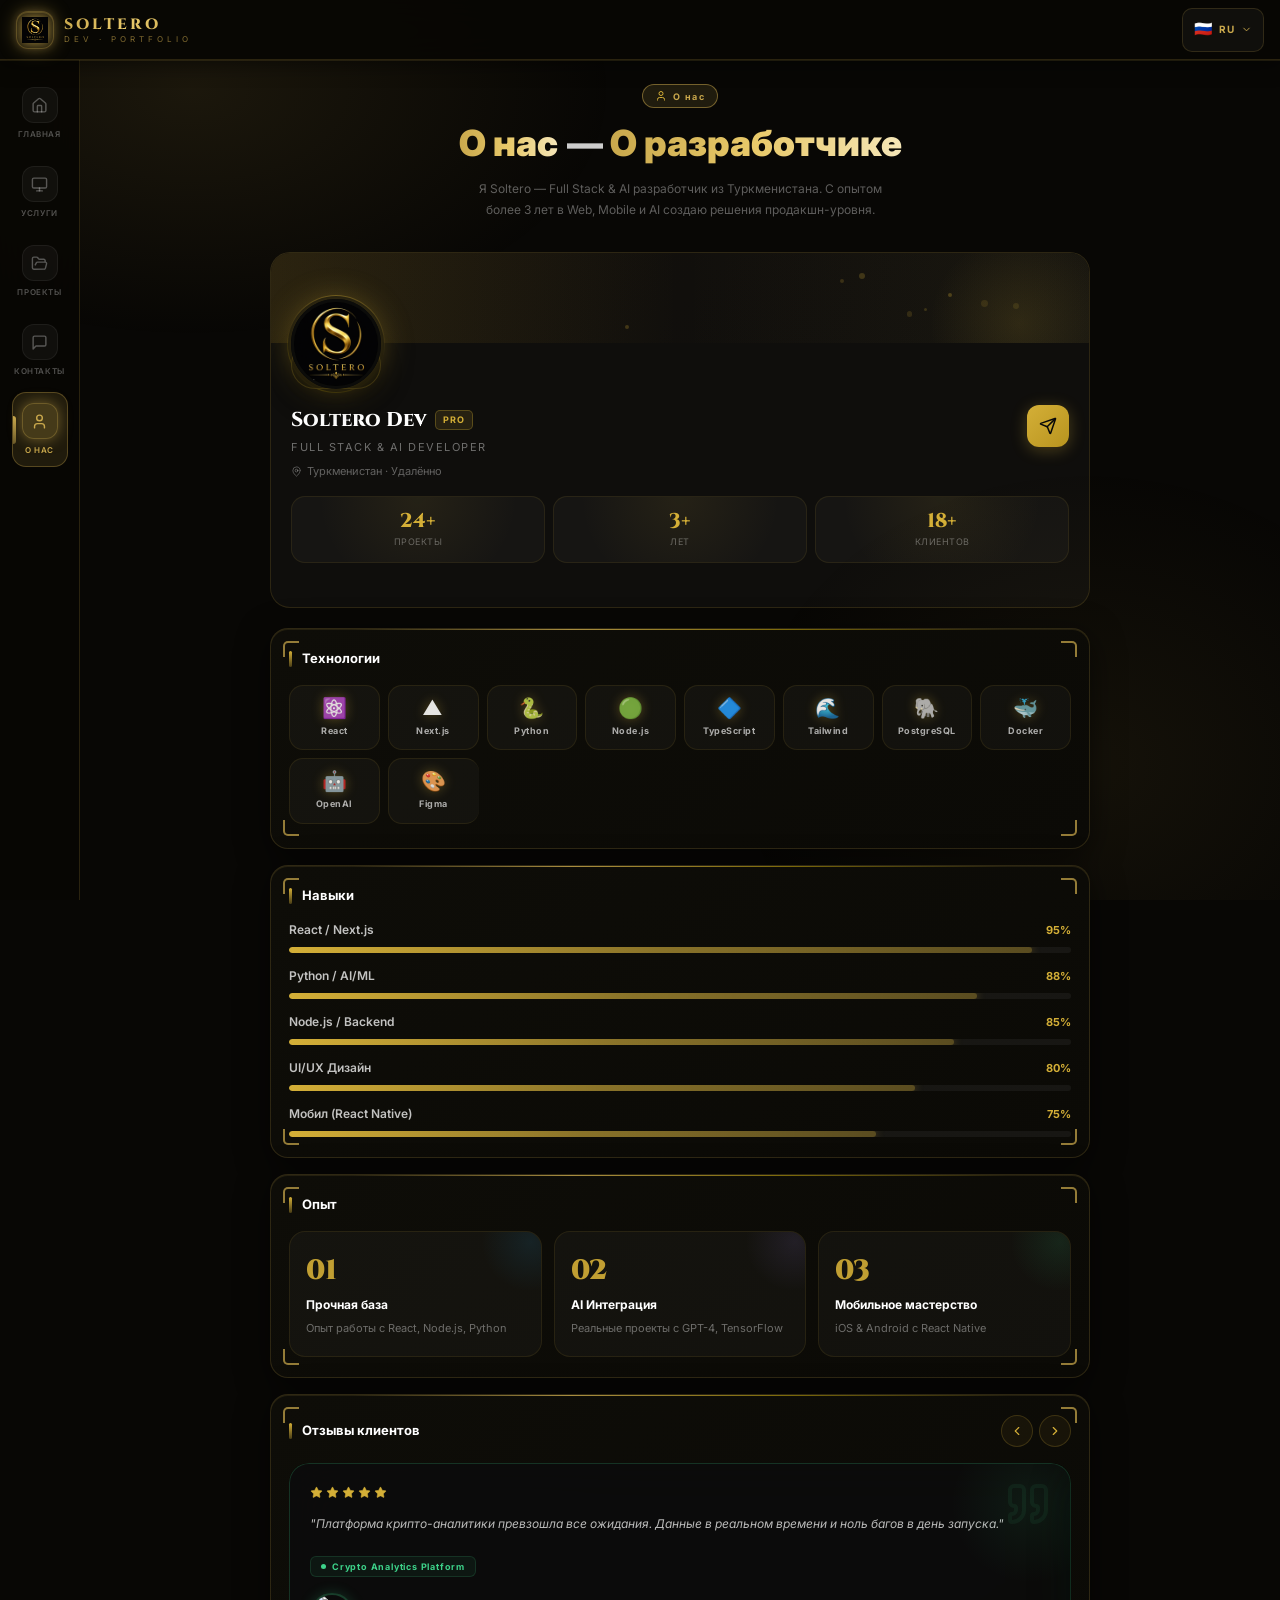
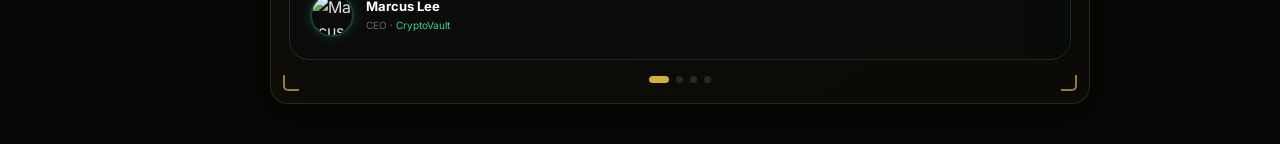
==== commit 04886235: "Update about.html" ====
--- a/about.html
+++ b/about.html
@@ -3,19 +3,19 @@
 <head>
   <meta charset="utf-8">
   <meta name="viewport" content="width=device-width, initial-scale=1.0">
-  <title>Soltero Dev — О нас</title>
+  <title>Soltero Dev</title>
   <meta name="description" content="Full Stack & AI Developer из Туркменистана. 3+ лет опыта в Web, Mobile и AI.">
   <meta name="theme-color" content="#080705">
   <meta name="mobile-web-app-capable" content="yes">
   <meta name="apple-mobile-web-app-capable" content="yes">
   <meta name="apple-mobile-web-app-status-bar-style" content="black-translucent">
-  <link rel="icon" href="https://i.ibb.co/bjzxBrFX/logo.png" type="image/png">
-  <link rel="apple-touch-icon" href="https://i.ibb.co/bjzxBrFX/logo.png">
-  <link rel="manifest" href="manifest.json">
+  <link rel="icon" href="https://solteroo.github.io/Soltero/logo.png" type="image/png">
+  <link rel="apple-touch-icon" href="https://solteroo.github.io/Soltero/logo.png">
+  <link rel="manifest" href="https://solteroo.github.io/Soltero/manifest.json">
   <link rel="preconnect" href="https://fonts.googleapis.com">
   <link rel="preconnect" href="https://fonts.gstatic.com" crossorigin>
   <link href="https://fonts.googleapis.com/css2?family=Cinzel:wght@400;700;800;900&family=Raleway:wght@400;500;600;700;800&display=swap" rel="stylesheet">
-  <link rel="stylesheet" href="soltero.css">
+  <link rel="stylesheet" href="https://solteroo.github.io/Soltero/soltero.css">
   <style>
     /* ── About page — Profile Card ── */
     .profile-card {
@@ -270,18 +270,7 @@
     .exp-title { font-size: 12px; font-weight: 700; color: #fff; margin-bottom: 6px; }
     .exp-desc { font-size: 11px; color: rgba(255,255,255,0.38); line-height: 1.6; }
 
-    /* ── CV button ── */
-    .cv-btn {
-      display: inline-flex; align-items: center; gap: 8px;
-      background: linear-gradient(135deg, rgba(212,175,55,0.15), rgba(212,175,55,0.06));
-      border: 1px solid rgba(212,175,55,0.3); border-radius: 12px;
-      padding: 11px 20px; color: #D4AF37; font-family: 'Raleway', sans-serif;
-      font-size: 12px; font-weight: 700; letter-spacing: 0.5px;
-      text-decoration: none; cursor: pointer; transition: 0.25s;
-    }
-    .cv-btn:hover { background: linear-gradient(135deg, rgba(212,175,55,0.22), rgba(212,175,55,0.1)); transform: translateY(-2px); box-shadow: 0 8px 24px rgba(212,175,55,0.2); }
-    .cv-btn svg { width: 14px; height: 14px; stroke: #D4AF37; fill: none; }
-
+  
     @media(max-width:400px) {
       .tech-grid { grid-template-columns: repeat(3,1fr); }
       .profile-name { font-size: 17px; }
@@ -293,8 +282,8 @@
 <div class="bg-ambient"></div>
 
 <header class="header">
-  <a href="index.html" class="header-logo">
-    <div class="header-logo-icon"><img src="https://i.ibb.co/bjzxBrFX/logo.png" alt="S"></div>
+  <a href="https://solteroo.github.io/Soltero/index.html" class="header-logo">
+    <div class="header-logo-icon"><img src="https://solteroo.github.io/Soltero/logo.png" alt="S"></div>
     <div class="header-logo-text">
       <div class="header-brand">SOLTERO</div>
       <div class="header-sub">DEV · PORTFOLIO</div>
@@ -309,23 +298,23 @@
 </header>
 
 <nav class="sidebar">
-  <a href="index.html" class="nav-item">
+  <a href="https://solteroo.github.io/Soltero/index.html" class="nav-item">
     <div class="nav-icon"><svg xmlns="http://www.w3.org/2000/svg" viewBox="0 0 24 24" fill="none" stroke-width="2" stroke-linecap="round" stroke-linejoin="round"><path d="M15 21v-8a1 1 0 0 0-1-1h-4a1 1 0 0 0-1 1v8"/><path d="M3 10a2 2 0 0 1 .709-1.528l7-5.999a2 2 0 0 1 2.582 0l7 5.999A2 2 0 0 1 21 10v9a2 2 0 0 1-2 2H5a2 2 0 0 1-2-2z"/></svg></div>
     <span class="nav-label" data-i18n="navHome">Главная</span>
   </a>
-  <a href="services.html" class="nav-item">
+  <a href="https://solteroo.github.io/Soltero/services.html" class="nav-item">
     <div class="nav-icon"><svg xmlns="http://www.w3.org/2000/svg" viewBox="0 0 24 24" fill="none" stroke-width="2" stroke-linecap="round" stroke-linejoin="round"><rect width="20" height="14" x="2" y="3" rx="2"/><line x1="8" x2="16" y1="21" y2="21"/><line x1="12" x2="12" y1="17" y2="21"/></svg></div>
     <span class="nav-label" data-i18n="navServices">Услуги</span>
   </a>
-  <a href="projects.html" class="nav-item">
+  <a href="https://solteroo.github.io/Soltero/projects.html" class="nav-item">
     <div class="nav-icon"><svg xmlns="http://www.w3.org/2000/svg" viewBox="0 0 24 24" fill="none" stroke-width="2" stroke-linecap="round" stroke-linejoin="round"><path d="m6 14 1.5-2.9A2 2 0 0 1 9.24 10H20a2 2 0 0 1 1.94 2.5l-1.54 6a2 2 0 0 1-1.95 1.5H4a2 2 0 0 1-2-2V5a2 2 0 0 1 2-2h3.9a2 2 0 0 1 1.69.9l.81 1.2a2 2 0 0 0 1.67.9H18a2 2 0 0 1 2 2v2"/></svg></div>
     <span class="nav-label" data-i18n="navProjects">Проекты</span>
   </a>
-  <a href="contact.html" class="nav-item">
+  <a href="https://solteroo.github.io/Soltero/contact.html" class="nav-item">
     <div class="nav-icon"><svg xmlns="http://www.w3.org/2000/svg" viewBox="0 0 24 24" fill="none" stroke-width="2" stroke-linecap="round" stroke-linejoin="round"><path d="M21 15a2 2 0 0 1-2 2H7l-4 4V5a2 2 0 0 1 2-2h14a2 2 0 0 1 2 2z"/></svg></div>
     <span class="nav-label" data-i18n="navContact">Контакты</span>
   </a>
-  <a href="about.html" class="nav-item active">
+  <a href="https://solteroo.github.io/Soltero/about.html" class="nav-item active">
     <div class="nav-icon"><svg xmlns="http://www.w3.org/2000/svg" viewBox="0 0 24 24" fill="none" stroke-width="2" stroke-linecap="round" stroke-linejoin="round"><path d="M19 21v-2a4 4 0 0 0-4-4H9a4 4 0 0 0-4 4v2"/><circle cx="12" cy="7" r="4"/></svg></div>
     <span class="nav-label" data-i18n="navAbout">О нас</span>
   </a>
@@ -360,7 +349,7 @@
             <div class="avatar-ring"></div>
             <div class="avatar-ring-mask"></div>
             <div class="avatar">
-              <img src="https://i.ibb.co/bjzxBrFX/logo.png" alt="Soltero Dev">
+              <img src="https://solteroo.github.io/Soltero/logo.png" alt="Soltero Dev">
             </div>
             <div class="available-badge">
               <div class="badge-dot"></div>
@@ -494,11 +483,11 @@
 </div>
 
 <nav class="bottom-nav">
-  <a href="index.html" class="bnav-item"><div class="bnav-icon"><svg xmlns="http://www.w3.org/2000/svg" viewBox="0 0 24 24" fill="none" stroke-width="2" stroke-linecap="round" stroke-linejoin="round"><path d="M15 21v-8a1 1 0 0 0-1-1h-4a1 1 0 0 0-1 1v8"/><path d="M3 10a2 2 0 0 1 .709-1.528l7-5.999a2 2 0 0 1 2.582 0l7 5.999A2 2 0 0 1 21 10v9a2 2 0 0 1-2 2H5a2 2 0 0 1-2-2z"/></svg></div><span class="bnav-label" data-i18n="navHome">Главная</span></a>
-  <a href="services.html" class="bnav-item"><div class="bnav-icon"><svg xmlns="http://www.w3.org/2000/svg" viewBox="0 0 24 24" fill="none" stroke-width="2" stroke-linecap="round" stroke-linejoin="round"><rect width="20" height="14" x="2" y="3" rx="2"/><line x1="8" x2="16" y1="21" y2="21"/><line x1="12" x2="12" y1="17" y2="21"/></svg></div><span class="bnav-label" data-i18n="navServices">Услуги</span></a>
-  <a href="projects.html" class="bnav-item"><div class="bnav-icon"><svg xmlns="http://www.w3.org/2000/svg" viewBox="0 0 24 24" fill="none" stroke-width="2" stroke-linecap="round" stroke-linejoin="round"><path d="m6 14 1.5-2.9A2 2 0 0 1 9.24 10H20a2 2 0 0 1 1.94 2.5l-1.54 6a2 2 0 0 1-1.95 1.5H4a2 2 0 0 1-2-2V5a2 2 0 0 1 2-2h3.9a2 2 0 0 1 1.69.9l.81 1.2a2 2 0 0 0 1.67.9H18a2 2 0 0 1 2 2v2"/></svg></div><span class="bnav-label" data-i18n="navProjects">Проекты</span></a>
-  <a href="contact.html" class="bnav-item"><div class="bnav-icon"><svg xmlns="http://www.w3.org/2000/svg" viewBox="0 0 24 24" fill="none" stroke-width="2" stroke-linecap="round" stroke-linejoin="round"><path d="M21 15a2 2 0 0 1-2 2H7l-4 4V5a2 2 0 0 1 2-2h14a2 2 0 0 1 2 2z"/></svg></div><span class="bnav-label" data-i18n="navContact">Контакты</span></a>
-  <a href="about.html" class="bnav-item active"><div class="bnav-icon"><svg xmlns="http://www.w3.org/2000/svg" viewBox="0 0 24 24" fill="none" stroke-width="2" stroke-linecap="round" stroke-linejoin="round"><path d="M19 21v-2a4 4 0 0 0-4-4H9a4 4 0 0 0-4 4v2"/><circle cx="12" cy="7" r="4"/></svg></div><span class="bnav-label" data-i18n="navAbout">О нас</span></a>
+  <a href="https://solteroo.github.io/Soltero/index.html" class="bnav-item"><div class="bnav-icon"><svg xmlns="http://www.w3.org/2000/svg" viewBox="0 0 24 24" fill="none" stroke-width="2" stroke-linecap="round" stroke-linejoin="round"><path d="M15 21v-8a1 1 0 0 0-1-1h-4a1 1 0 0 0-1 1v8"/><path d="M3 10a2 2 0 0 1 .709-1.528l7-5.999a2 2 0 0 1 2.582 0l7 5.999A2 2 0 0 1 21 10v9a2 2 0 0 1-2 2H5a2 2 0 0 1-2-2z"/></svg></div><span class="bnav-label" data-i18n="navHome">Главная</span></a>
+  <a href="https://solteroo.github.io/Soltero/services.html" class="bnav-item"><div class="bnav-icon"><svg xmlns="http://www.w3.org/2000/svg" viewBox="0 0 24 24" fill="none" stroke-width="2" stroke-linecap="round" stroke-linejoin="round"><rect width="20" height="14" x="2" y="3" rx="2"/><line x1="8" x2="16" y1="21" y2="21"/><line x1="12" x2="12" y1="17" y2="21"/></svg></div><span class="bnav-label" data-i18n="navServices">Услуги</span></a>
+  <a href="https://solteroo.github.io/Soltero/projects.html" class="bnav-item"><div class="bnav-icon"><svg xmlns="http://www.w3.org/2000/svg" viewBox="0 0 24 24" fill="none" stroke-width="2" stroke-linecap="round" stroke-linejoin="round"><path d="m6 14 1.5-2.9A2 2 0 0 1 9.24 10H20a2 2 0 0 1 1.94 2.5l-1.54 6a2 2 0 0 1-1.95 1.5H4a2 2 0 0 1-2-2V5a2 2 0 0 1 2-2h3.9a2 2 0 0 1 1.69.9l.81 1.2a2 2 0 0 0 1.67.9H18a2 2 0 0 1 2 2v2"/></svg></div><span class="bnav-label" data-i18n="navProjects">Проекты</span></a>
+  <a href="https://solteroo.github.io/Soltero/contact.html" class="bnav-item"><div class="bnav-icon"><svg xmlns="http://www.w3.org/2000/svg" viewBox="0 0 24 24" fill="none" stroke-width="2" stroke-linecap="round" stroke-linejoin="round"><path d="M21 15a2 2 0 0 1-2 2H7l-4 4V5a2 2 0 0 1 2-2h14a2 2 0 0 1 2 2z"/></svg></div><span class="bnav-label" data-i18n="navContact">Контакты</span></a>
+  <a href="https://solteroo.github.io/Soltero/about.html" class="bnav-item active"><div class="bnav-icon"><svg xmlns="http://www.w3.org/2000/svg" viewBox="0 0 24 24" fill="none" stroke-width="2" stroke-linecap="round" stroke-linejoin="round"><path d="M19 21v-2a4 4 0 0 0-4-4H9a4 4 0 0 0-4 4v2"/><circle cx="12" cy="7" r="4"/></svg></div><span class="bnav-label" data-i18n="navAbout">О нас</span></a>
 </nav>
 
 <div id="lang-overlay">
@@ -512,10 +501,10 @@
   </div>
 </div>
 
-<script src="i18n.js"></script>
-<script src="projects.js"></script>
-<script src="app.js"></script>
-<script src="sw.js"></script>
+<script src="https://solteroo.github.io/Soltero/i18n.js"></script>
+<script src="https://solteroo.github.io/Soltero/projects.js"></script>
+<script src="https://solteroo.github.io/Soltero/app.js"></script>
+<script src="https://solteroo.github.io/Soltero/sw.js"></script>
 <script>
 // ── Tech stack data ─────────────────────────────────────
 const TECH_ITEMS = [
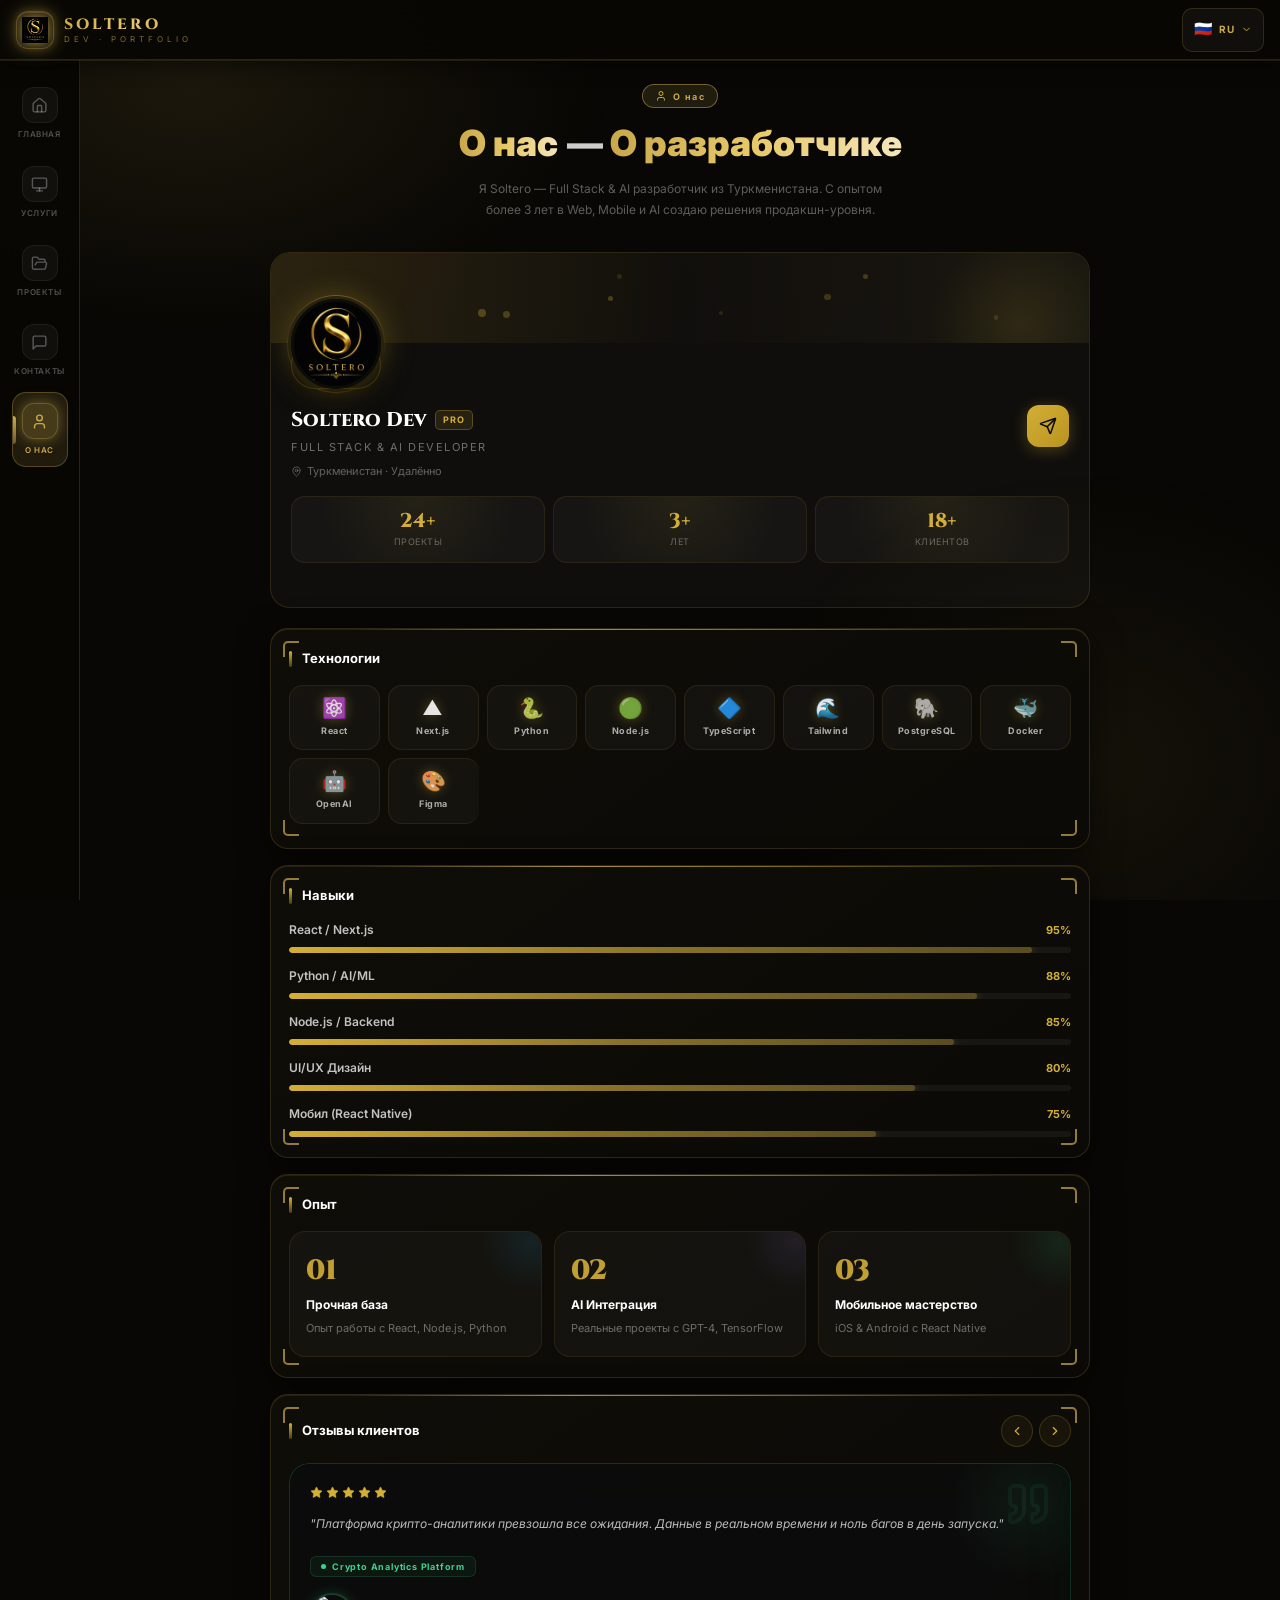
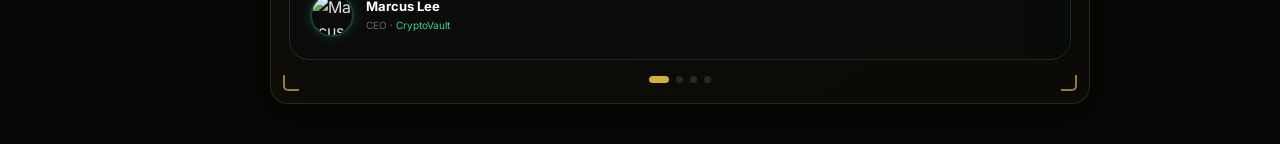
==== commit 3b86c2f6: "Update about.html" ====
--- a/about.html
+++ b/about.html
@@ -1,5 +1,5 @@
 <!DOCTYPE html>
-<html lang="ru">
+<html lang="ru" data-page="about">
 <head>
   <meta charset="utf-8">
   <meta name="viewport" content="width=device-width, initial-scale=1.0">
@@ -282,7 +282,7 @@
 <div class="bg-ambient"></div>
 
 <header class="header">
-  <a href="https://solteroo.github.io/Soltero/index.html" class="header-logo">
+  <a href="https://solteroo.github.io/Soltero/" class="header-logo">
     <div class="header-logo-icon"><img src="https://solteroo.github.io/Soltero/logo.png" alt="S"></div>
     <div class="header-logo-text">
       <div class="header-brand">SOLTERO</div>
@@ -483,7 +483,7 @@
 </div>
 
 <nav class="bottom-nav">
-  <a href="https://solteroo.github.io/Soltero/index.html" class="bnav-item"><div class="bnav-icon"><svg xmlns="http://www.w3.org/2000/svg" viewBox="0 0 24 24" fill="none" stroke-width="2" stroke-linecap="round" stroke-linejoin="round"><path d="M15 21v-8a1 1 0 0 0-1-1h-4a1 1 0 0 0-1 1v8"/><path d="M3 10a2 2 0 0 1 .709-1.528l7-5.999a2 2 0 0 1 2.582 0l7 5.999A2 2 0 0 1 21 10v9a2 2 0 0 1-2 2H5a2 2 0 0 1-2-2z"/></svg></div><span class="bnav-label" data-i18n="navHome">Главная</span></a>
+  <a href="https://solteroo.github.io/Soltero/" class="bnav-item"><div class="bnav-icon"><svg xmlns="http://www.w3.org/2000/svg" viewBox="0 0 24 24" fill="none" stroke-width="2" stroke-linecap="round" stroke-linejoin="round"><path d="M15 21v-8a1 1 0 0 0-1-1h-4a1 1 0 0 0-1 1v8"/><path d="M3 10a2 2 0 0 1 .709-1.528l7-5.999a2 2 0 0 1 2.582 0l7 5.999A2 2 0 0 1 21 10v9a2 2 0 0 1-2 2H5a2 2 0 0 1-2-2z"/></svg></div><span class="bnav-label" data-i18n="navHome">Главная</span></a>
   <a href="https://solteroo.github.io/Soltero/services.html" class="bnav-item"><div class="bnav-icon"><svg xmlns="http://www.w3.org/2000/svg" viewBox="0 0 24 24" fill="none" stroke-width="2" stroke-linecap="round" stroke-linejoin="round"><rect width="20" height="14" x="2" y="3" rx="2"/><line x1="8" x2="16" y1="21" y2="21"/><line x1="12" x2="12" y1="17" y2="21"/></svg></div><span class="bnav-label" data-i18n="navServices">Услуги</span></a>
   <a href="https://solteroo.github.io/Soltero/projects.html" class="bnav-item"><div class="bnav-icon"><svg xmlns="http://www.w3.org/2000/svg" viewBox="0 0 24 24" fill="none" stroke-width="2" stroke-linecap="round" stroke-linejoin="round"><path d="m6 14 1.5-2.9A2 2 0 0 1 9.24 10H20a2 2 0 0 1 1.94 2.5l-1.54 6a2 2 0 0 1-1.95 1.5H4a2 2 0 0 1-2-2V5a2 2 0 0 1 2-2h3.9a2 2 0 0 1 1.69.9l.81 1.2a2 2 0 0 0 1.67.9H18a2 2 0 0 1 2 2v2"/></svg></div><span class="bnav-label" data-i18n="navProjects">Проекты</span></a>
   <a href="https://solteroo.github.io/Soltero/contact.html" class="bnav-item"><div class="bnav-icon"><svg xmlns="http://www.w3.org/2000/svg" viewBox="0 0 24 24" fill="none" stroke-width="2" stroke-linecap="round" stroke-linejoin="round"><path d="M21 15a2 2 0 0 1-2 2H7l-4 4V5a2 2 0 0 1 2-2h14a2 2 0 0 1 2 2z"/></svg></div><span class="bnav-label" data-i18n="navContact">Контакты</span></a>
@@ -504,7 +504,6 @@
 <script src="https://solteroo.github.io/Soltero/i18n.js"></script>
 <script src="https://solteroo.github.io/Soltero/projects.js"></script>
 <script src="https://solteroo.github.io/Soltero/app.js"></script>
-<script src="https://solteroo.github.io/Soltero/sw.js"></script>
 <script>
 // ── Tech stack data ─────────────────────────────────────
 const TECH_ITEMS = [
@@ -740,6 +739,9 @@
   renderSkillBars(lang);
   renderReviews(lang);
 });
+   if ('serviceWorker' in navigator) {
+  navigator.serviceWorker.register('https://solteroo.github.io/Soltero/sw.js')
+   }
 </script>
 
 </body>
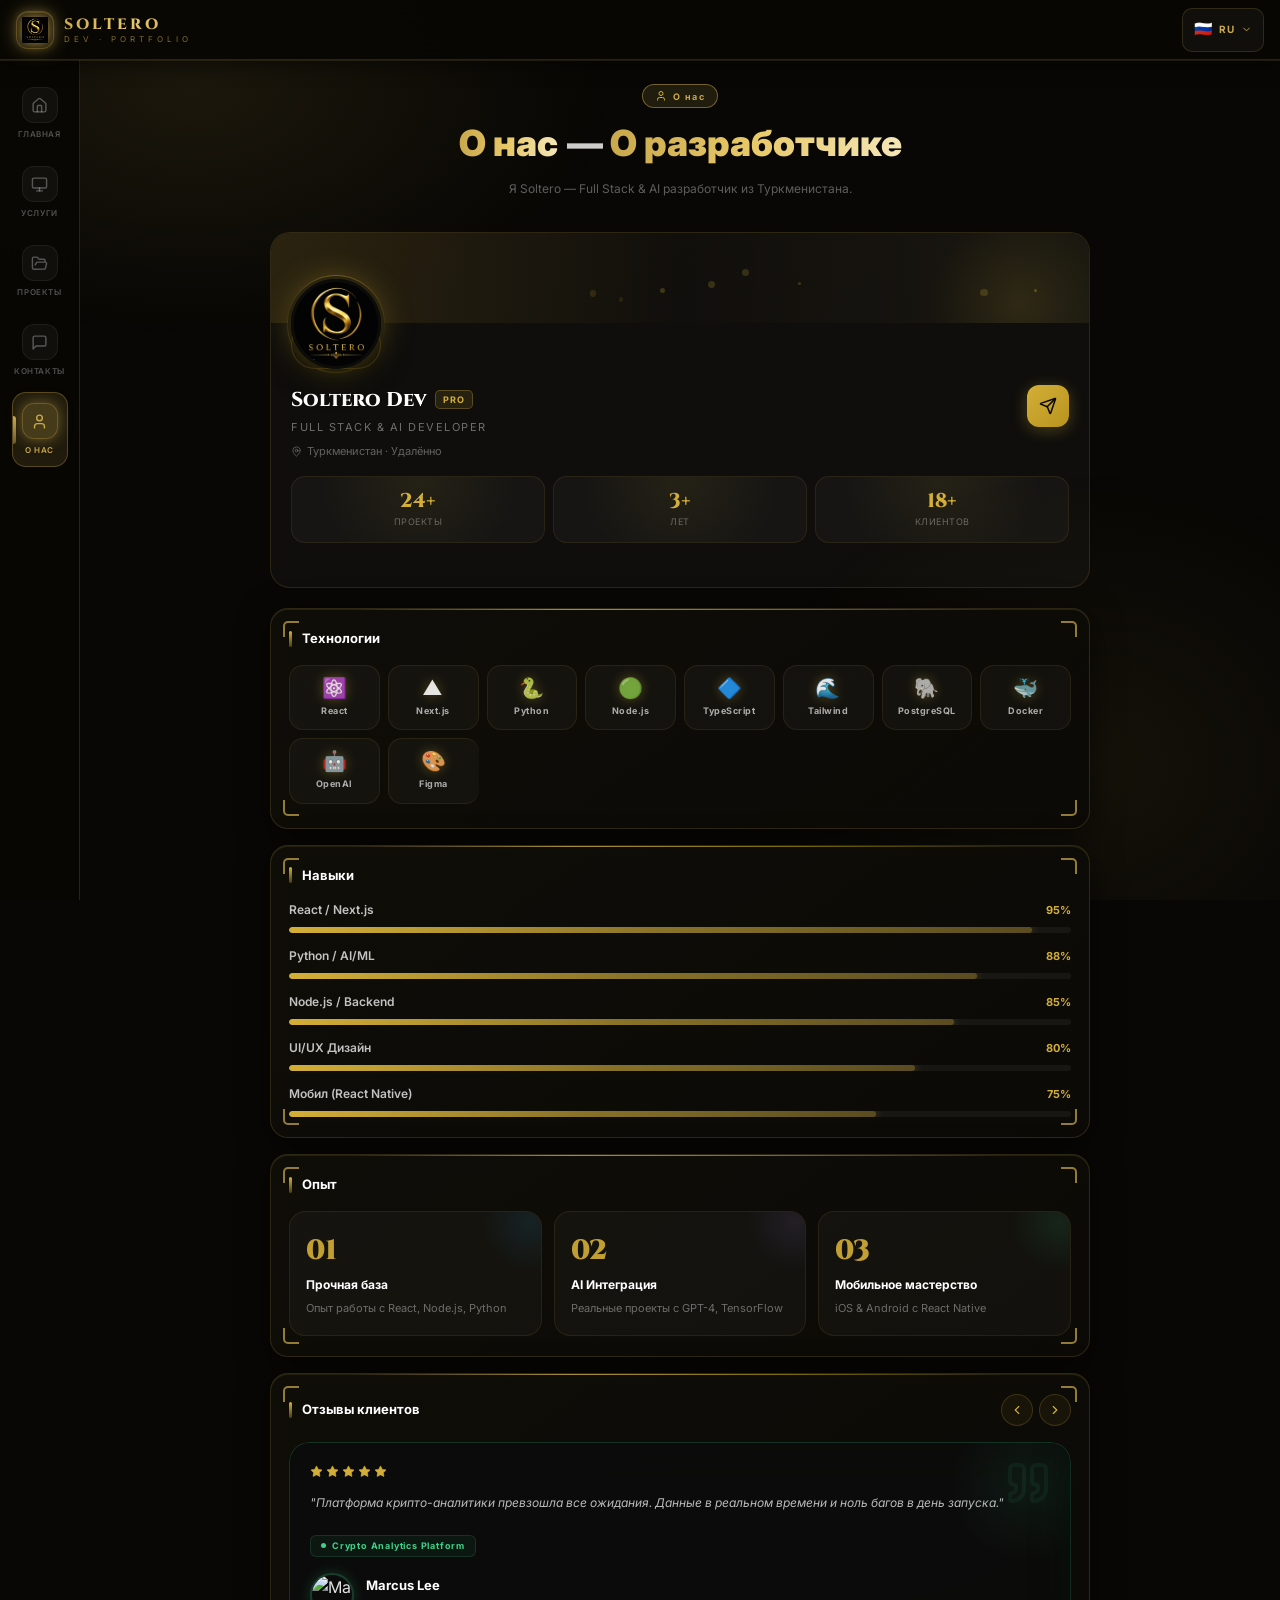
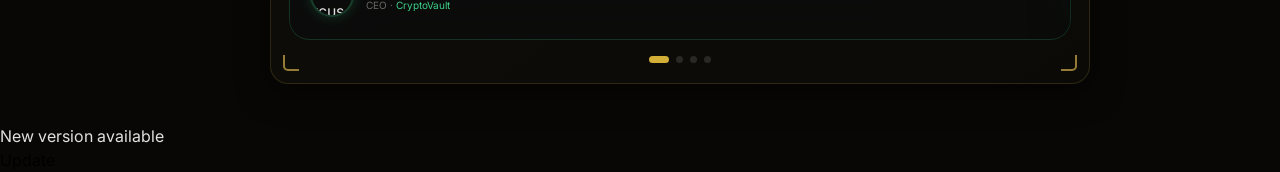
==== commit 0fa1f424: "Update about.html" ====
--- a/about.html
+++ b/about.html
@@ -504,7 +504,8 @@
 <script src="https://solteroo.github.io/Soltero/i18n.js"></script>
 <script src="https://solteroo.github.io/Soltero/projects.js"></script>
 <script src="https://solteroo.github.io/Soltero/app.js"></script>
-<script>
+<script src="https://solteroo.github.io/Soltero/pwa.js"></script>
+  <script>
 // ── Tech stack data ─────────────────────────────────────
 const TECH_ITEMS = [
   {icon:'⚛️', name:'React'},   {icon:'▲',  name:'Next.js'},
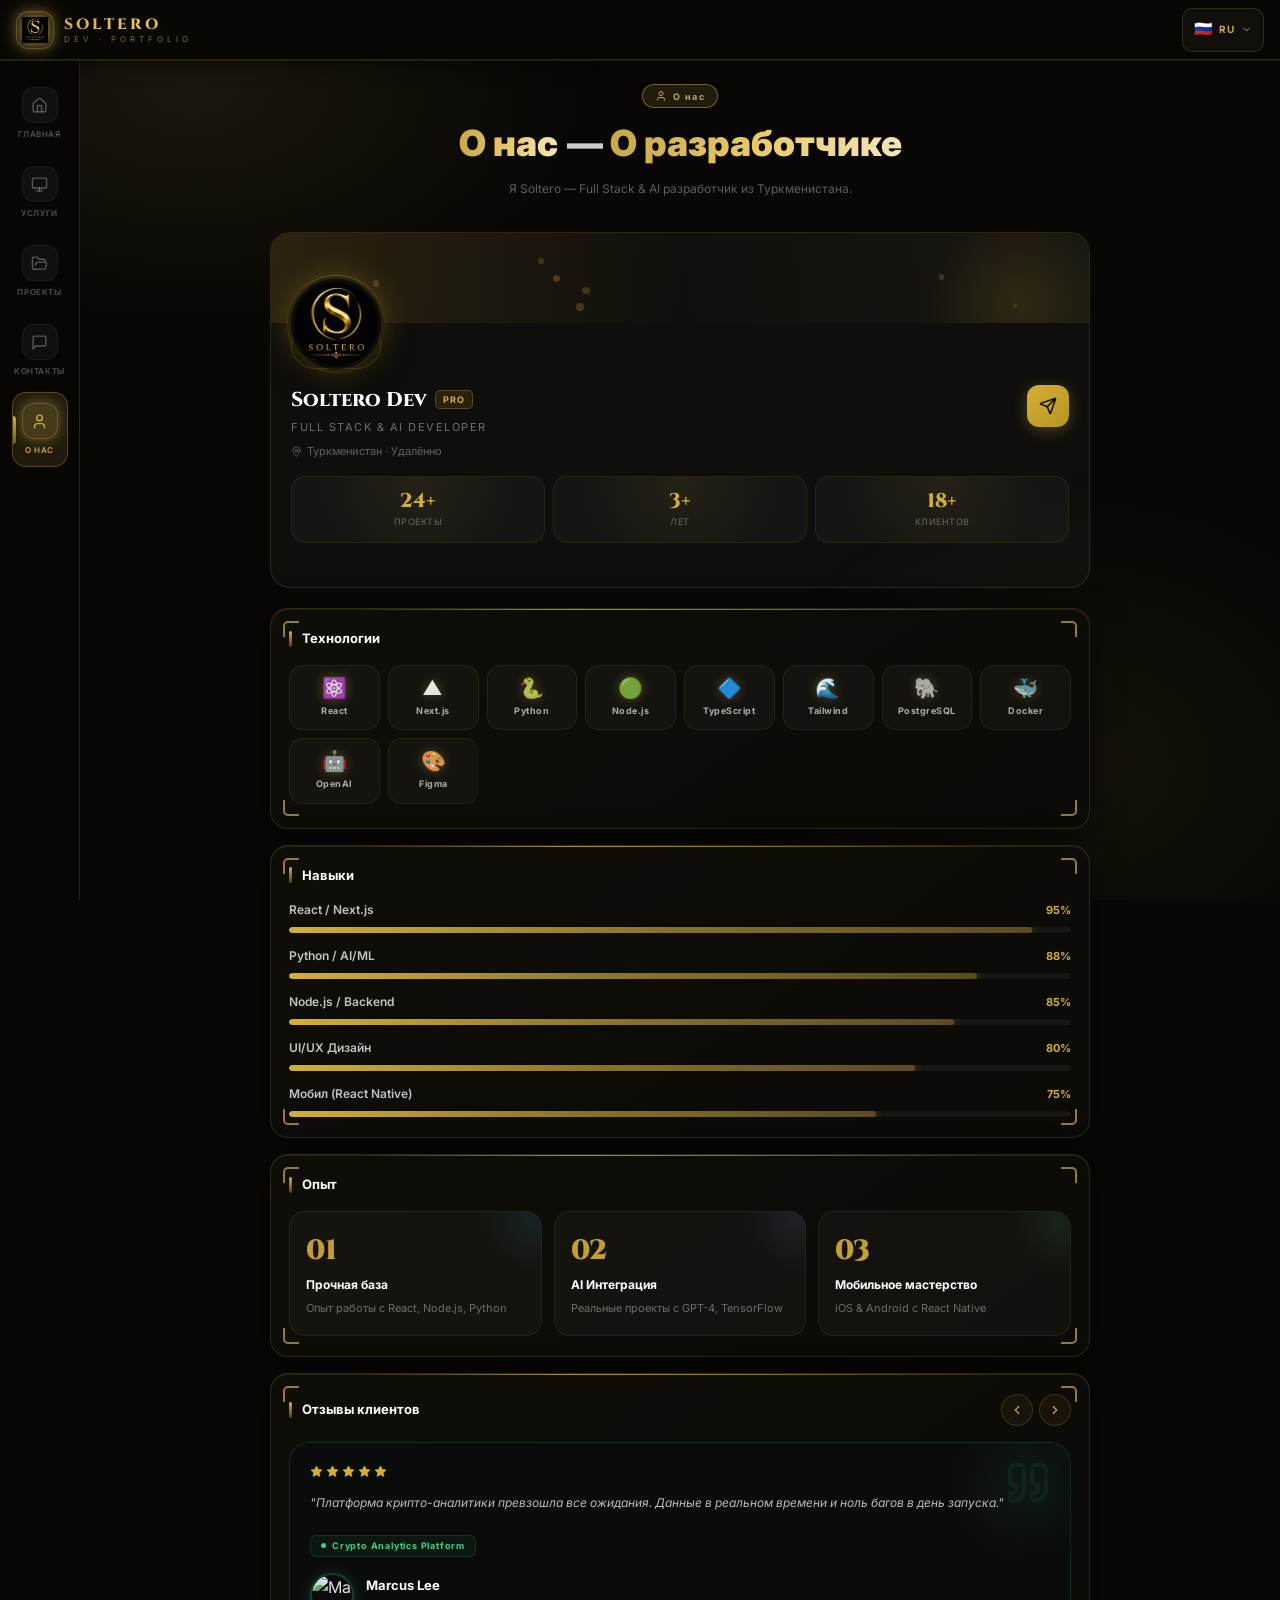
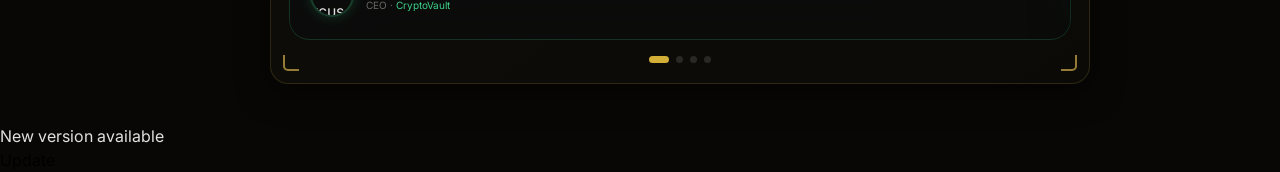
==== commit 36805c7f: "Update about.html" ====
--- a/about.html
+++ b/about.html
@@ -744,6 +744,6 @@
   navigator.serviceWorker.register('https://solteroo.github.io/Soltero/sw.js')
    }
 </script>
-
+<script src="https://cdn.jsdelivr.net/npm/bootstrap@5.3.3/dist/js/bootstrap.bundle.min.js"></script>
 </body>
 </html>
